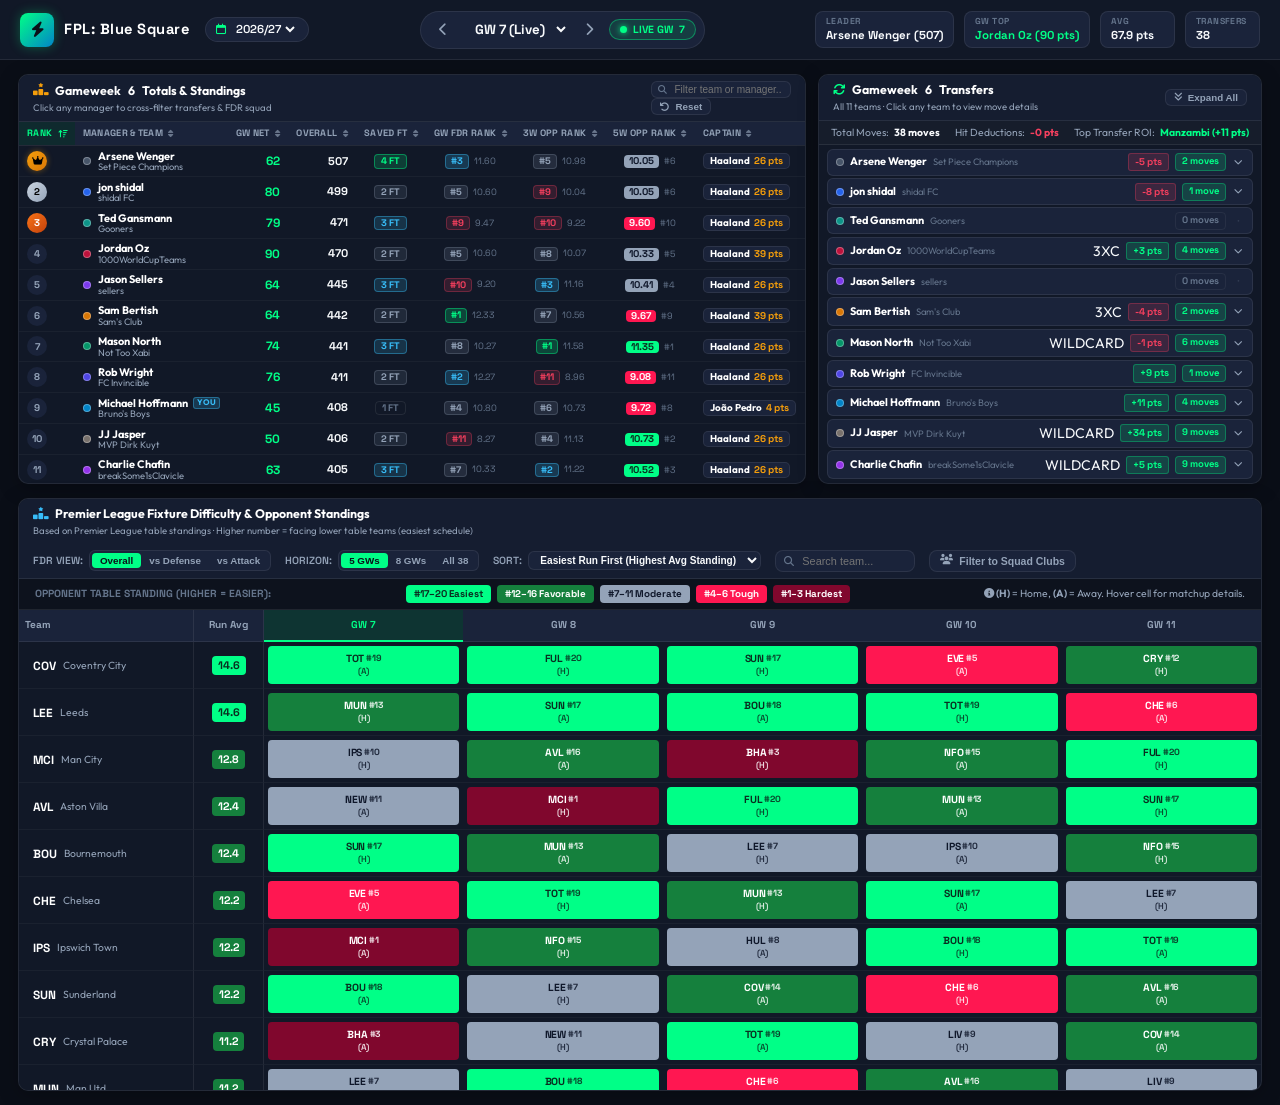
==== docs/index.html @ 88decefd "Add Opponent Defensive and Attacking FDR filtering to bottom schedule grid" ====
<!DOCTYPE html>
<html lang="en">
<head>
  <meta charset="UTF-8">
  <meta name="viewport" content="width=device-width, initial-scale=1.0">
  <title>FPL: Blue Square</title>
  
  <!-- Modern Google Fonts -->
  <link rel="preconnect" href="https://fonts.googleapis.com">
  <link rel="preconnect" href="https://fonts.gstatic.com" crossorigin>
  <link href="https://fonts.googleapis.com/css2?family=Outfit:wght@400;500;600;700;800&family=Space+Grotesk:wght@500;600;700&display=swap" rel="stylesheet">
  
  <!-- FontAwesome Icons -->
  <link rel="stylesheet" href="https://cdnjs.cloudflare.com/ajax/libs/font-awesome/6.4.0/css/all.min.css">
  
  <!-- Custom Modern Stylesheet -->
  <link rel="stylesheet" href="style.css?v=20261021_sort_headers">
</head>
<body>

  <!-- Top App Bar -->
  <header class="top-nav">
    <div class="nav-left">
      <div class="brand">
        <div class="brand-icon">
          <i class="fa-solid fa-bolt"></i>
        </div>
        <div class="brand-text">
          <span class="brand-title">FPL: Blue Square</span>
        </div>
      </div>
      
      <div class="season-pill-wrapper">
        <label for="select-season"><i class="fa-regular fa-calendar"></i></label>
        <select id="select-season" class="select-pill" title="Select Season">
          <option value="2026_27" selected>2026/27</option>
          <option value="2025_26">2025/26</option>
        </select>
      </div>
    </div>

    <!-- Center: Gameweek Stepper Controls -->
    <div class="nav-center">
      <div class="gw-stepper">
        <button id="btn-prev-gw" class="stepper-btn" title="Previous Gameweek">
          <i class="fa-solid fa-chevron-left"></i>
        </button>
        
        <div class="gw-select-box">
          <select id="select-gw" class="select-gw-main" title="Select Gameweek"></select>
        </div>

        <button id="btn-next-gw" class="stepper-btn" title="Next Gameweek">
          <i class="fa-solid fa-chevron-right"></i>
        </button>

        <button id="btn-current-gw" class="btn-live-gw" title="Jump to Current Gameweek">
          <span class="live-dot"></span> LIVE GW <span id="lbl-current-gw-num">6</span>
        </button>
      </div>
    </div>

    <!-- Right: League Quick Metrics -->
    <div class="nav-right">
      <div class="league-stats-ribbon">
        <div class="stat-chip" title="League Leader Overall">
          <span class="stat-chip-lbl">LEADER</span>
          <span class="stat-chip-val" id="stat-leader-val">—</span>
        </div>
        <div class="stat-chip" title="Highest GW Scorer">
          <span class="stat-chip-lbl">GW TOP</span>
          <span class="stat-chip-val highlight" id="stat-gw-top-val">—</span>
        </div>
        <div class="stat-chip" title="Gameweek League Average">
          <span class="stat-chip-lbl">AVG</span>
          <span class="stat-chip-val" id="stat-gw-avg-val">—</span>
        </div>
        <div class="stat-chip" title="Total League Transfers in Gameweek">
          <span class="stat-chip-lbl">TRANSFERS</span>
          <span class="stat-chip-val" id="stat-gw-transfers-val">—</span>
        </div>
      </div>
    </div>
  </header>

  <!-- Filter / Active Manager Status Bar (appears when a manager is selected) -->
  <div id="selection-bar" class="selection-bar hidden">
    <div class="selection-info">
      <i class="fa-solid fa-crosshairs"></i>
      <span>Filtering on: <strong id="selected-manager-name">—</strong> (<span id="selected-team-name">—</span>)</span>
    </div>
    <div class="selection-actions">
      <span class="selection-tip"><i class="fa-solid fa-info-circle"></i> Transfers & FDR grid are synced to this manager</span>
      <button id="btn-clear-selection" class="btn-clear-mgr">
        <i class="fa-solid fa-xmark"></i> Show All League
      </button>
    </div>
  </div>

  <!-- Main Unified 1-View Dashboard Layout -->
  <main class="dashboard-viewport">

    <!-- Top Row: Gameweek Totals (Left) & Gameweek Transfers (Right) -->
    <div class="dashboard-top-row">
      
      <!-- PANEL 1: GAMEWEEK TOTALS & LEADERBOARD -->
      <section class="card-panel panel-totals">
        <div class="panel-header">
          <div class="panel-title-group">
            <h2 class="panel-title">
              <i class="fa-solid fa-ranking-star icon-gold"></i>
              Gameweek <span class="active-gw-num">6</span> Totals & Standings
            </h2>
            <span class="panel-subtitle">Click any manager to cross-filter transfers & FDR squad</span>
          </div>

          <div class="panel-actions">
            <div class="totals-search-wrap">
              <i class="fa-solid fa-magnifying-glass search-icon-xs"></i>
              <input type="text" id="input-totals-search" class="search-input-xs" placeholder="Filter team or manager...">
            </div>
            <button id="btn-reset-totals-sort" class="btn-toggle-compact" title="Reset table to default league rank order">
              <i class="fa-solid fa-arrow-rotate-left"></i> Reset
            </button>
          </div>
        </div>

        <div class="table-container" id="totals-table-wrapper">
          <table class="data-table" id="totals-table">
            <thead>
              <tr id="totals-table-head-row">
                <th class="col-rank sortable-th active-sort" data-metric="rank" title="Sort by League Rank">
                  Rank <span class="sort-icon"><i class="fa-solid fa-arrow-down-1-9"></i></span>
                </th>
                <th class="col-manager sortable-th" data-metric="manager" title="Sort alphabetically by Manager Name">
                  Manager & Team <span class="sort-icon"><i class="fa-solid fa-sort"></i></span>
                </th>
                <th class="col-gw-pts text-right sortable-th" data-metric="gw_net" title="Sort by Gameweek Net Score">
                  GW Net <span class="sort-icon"><i class="fa-solid fa-sort"></i></span>
                </th>
                <th class="col-overall text-right sortable-th" data-metric="overall" title="Sort by Total Overall Points">
                  Overall <span class="sort-icon"><i class="fa-solid fa-sort"></i></span>
                </th>
                <th class="col-ft text-center sortable-th" data-metric="saved_ft" title="Sort by Banked Free Transfers (max 5)">
                  Saved FT <span class="sort-icon"><i class="fa-solid fa-sort"></i></span>
                </th>
                <th class="col-fdr-gw text-center sortable-th" data-metric="fdr_gw" title="Sort by Selected Gameweek Average Opponent Premier League Standing (Higher is easiest matchup)">
                  GW FDR Rank <span class="sort-icon"><i class="fa-solid fa-sort"></i></span>
                </th>
                <th class="col-fdr-3w text-center sortable-th" data-metric="fdr_3w" title="Sort by Upcoming 3-Week Average Opponent Premier League Standing (Higher is easier schedule)">
                  3W Opp Rank <span class="sort-icon"><i class="fa-solid fa-sort"></i></span>
                </th>
                <th class="col-fdr-5w text-center sortable-th" data-metric="fdr_5w" title="Sort by Upcoming 5-Week Average Opponent Premier League Standing (Higher is easier schedule)">
                  5W Opp Rank <span class="sort-icon"><i class="fa-solid fa-sort"></i></span>
                </th>
                <th class="col-captain sortable-th" data-metric="captain" title="Sort by Captain Points Scored">
                  Captain <span class="sort-icon"><i class="fa-solid fa-sort"></i></span>
                </th>
                <th class="col-chip text-center sortable-th" data-metric="chip" title="Sort by Active Chips">
                  Chip <span class="sort-icon"><i class="fa-solid fa-sort"></i></span>
                </th>
                <th class="col-value text-right sortable-th" data-metric="value" title="Sort by Total Squad Value">
                  Squad Value <span class="sort-icon"><i class="fa-solid fa-sort"></i></span>
                </th>
              </tr>
            </thead>
            <tbody id="totals-table-body">
              <!-- Dynamically populated rows -->
            </tbody>
          </table>
        </div>
      </section>

      <!-- PANEL 2: GAMEWEEK TRANSFERS -->
      <section class="card-panel panel-transfers">
        <div class="panel-header">
          <div class="panel-title-group">
            <h2 class="panel-title">
              <i class="fa-solid fa-arrows-rotate icon-mint"></i>
              Gameweek <span class="active-gw-num">6</span> Transfers
            </h2>
            <span class="panel-subtitle" id="transfers-subtitle">All 11 teams · Click any team to view move details</span>
          </div>

          <div class="panel-actions">
            <button id="btn-toggle-all-transfers" class="btn-toggle-compact" title="Expand or collapse all transfer details">
              <i class="fa-solid fa-angles-down" id="icon-toggle-all-tx"></i>
              <span id="lbl-toggle-all-tx">Expand All</span>
            </button>
          </div>
        </div>

        <div class="transfers-summary-bar">
          <div class="summary-stat">
            <span class="lbl">Total Moves:</span>
            <strong id="transfers-total-moves">0</strong>
          </div>
          <div class="summary-stat">
            <span class="lbl">Hit Deductions:</span>
            <strong class="text-danger" id="transfers-total-hits">0 pts</strong>
          </div>
          <div class="summary-stat">
            <span class="lbl">Top Transfer ROI:</span>
            <strong class="text-success" id="transfers-best-move">—</strong>
          </div>
        </div>

        <div class="transfers-scroll-container" id="transfers-cards-container">
          <!-- Dynamically populated manager transfer cards -->
        </div>
      </section>

    </div>

    <!-- Bottom Row: Fixture Difficulty Rating (FDR) Grid -->
    <div class="dashboard-bottom-row">
      <section class="card-panel panel-fdr">
        <div class="panel-header fdr-header">
          <div class="panel-title-group">
            <h2 class="panel-title">
              <i class="fa-solid fa-ranking-star icon-blue"></i>
              Premier League Fixture Difficulty & Opponent Standings
            </h2>
            <span class="panel-subtitle">Based on Premier League table standings · Higher number = facing lower table teams (easiest schedule)</span>
          </div>

          <div class="fdr-toolbar">
            <!-- Metric Focus Mode: Overall / Opponent Defense / Opponent Attack -->
            <div class="toolbar-item">
              <span class="toolbar-label">FDR View:</span>
              <div class="toggle-group" id="fdr-metric-group">
                <button class="toggle-btn active" data-mode="overall" title="Overall Premier League table standing">Overall</button>
                <button class="toggle-btn" data-mode="defense" title="Opponent Defense Rank (Targets weak defenses for attackers)">vs Defense</button>
                <button class="toggle-btn" data-mode="attack" title="Opponent Attack Rank (Targets weak attacks for clean sheets)">vs Attack</button>
              </div>
            </div>

            <!-- Horizon Picker -->
            <div class="toolbar-item">
              <span class="toolbar-label">Horizon:</span>
              <div class="toggle-group" id="fdr-horizon-group">
                <button class="toggle-btn active" data-horizon="5">5 GWs</button>
                <button class="toggle-btn" data-horizon="8">8 GWs</button>
                <button class="toggle-btn" data-horizon="38">All 38</button>
              </div>
            </div>

            <!-- Sort By -->
            <div class="toolbar-item">
              <span class="toolbar-label">Sort:</span>
              <select id="select-fdr-sort" class="select-pill-sm">
                <option value="easiest">Easiest Run First (Highest Avg Standing)</option>
                <option value="hardest">Hardest Run First (Lowest Avg Standing)</option>
                <option value="alpha">Alphabetical (A-Z)</option>
              </select>
            </div>

            <!-- Search Filter -->
            <div class="toolbar-item search-wrap">
              <i class="fa-solid fa-magnifying-glass search-icon"></i>
              <input type="text" id="input-fdr-search" class="search-input" placeholder="Search team...">
            </div>

            <!-- Squad Filter Button -->
            <div class="toolbar-item">
              <button id="btn-fdr-squad-only" class="btn-toggle-squad" title="Filter to Premier League teams in selected manager's squad">
                <i class="fa-solid fa-users"></i>
                <span id="lbl-fdr-squad-btn">Filter to Squad Clubs</span>
              </button>
            </div>
          </div>
        </div>

        <!-- Opponent Standing Legend Bar -->
        <div class="fdr-legend-bar" id="fdr-legend-bar">
          <div class="legend-scale-title" id="fdr-legend-title">Opponent Table Standing (Higher = Easier):</div>
          <div class="legend-scale-items" id="fdr-legend-items">
            <span class="legend-chip fdr-2">#17–20 Easiest</span>
            <span class="legend-chip fdr-1">#12–16 Favorable</span>
            <span class="legend-chip fdr-3">#7–11 Moderate</span>
            <span class="legend-chip fdr-4">#4–6 Tough</span>
            <span class="legend-chip fdr-5">#1–3 Hardest</span>
          </div>
          <div class="legend-tip">
            <span><i class="fa-solid fa-circle-info"></i> <strong>(H)</strong> = Home, <strong>(A)</strong> = Away. Hover cell for matchup details.</span>
          </div>
        </div>

        <!-- FDR Grid Table -->
        <div class="fdr-matrix-container" id="fdr-matrix-wrapper">
          <table class="fdr-table" id="fdr-matrix-table">
            <thead>
              <tr id="fdr-table-head-row">
                <th class="col-fdr-team sticky-col">Team</th>
                <th class="col-fdr-avg sticky-col-2" title="Average difficulty score over the selected horizon">Run Avg</th>
                <!-- Dynamically generated GW column headers -->
              </tr>
            </thead>
            <tbody id="fdr-matrix-body">
              <!-- Dynamically populated team fixture rows -->
            </tbody>
          </table>
        </div>
      </section>
    </div>

  </main>

  <!-- Interactive Tooltip Overlay -->
  <div id="fdr-tooltip" class="floating-tooltip hidden"></div>

  <!-- Core Visualizer Application Script -->
  <script src="app.js?v=20261021_def_att_fdr"></script>
</body>
</html>
---- docs/style.css ----
/* ==========================================================================
   FPL: BLUE SQUARE - UNIFIED 1-VIEW DASHBOARD STYLES
   ========================================================================== */

:root {
  --bg-body: #0a0e17;
  --bg-panel: #111827;
  --bg-panel-header: #151d30;
  --bg-surface: #1a233a;
  --bg-surface-hover: #222d4a;
  
  --border-subtle: rgba(255, 255, 255, 0.08);
  --border-active: #00ff87;
  --border-focus: #38bdf8;

  --accent-mint: #00ff87;
  --accent-purple: #8b5cf6;
  --accent-blue: #38bdf8;
  --accent-gold: #f59e0b;
  --accent-silver: #94a3b8;
  --accent-bronze: #d97706;
  --accent-red: #f43f5e;
  --accent-green: #10b981;

  --text-primary: #f8fafc;
  --text-secondary: #94a3b8;
  --text-muted: #64748b;

  --font-main: 'Outfit', -apple-system, BlinkMacSystemFont, 'Segoe UI', Roboto, sans-serif;
  --font-mono: 'Space Grotesk', -apple-system, monospace;

  /* Official FPL FDR Difficulty Colors */
  --fdr-1: #15803d;
  --fdr-1-text: #ffffff;
  --fdr-2: #00ff87;
  --fdr-2-text: #092e20;
  --fdr-3: #94a3b8;
  --fdr-3-text: #0f172a;
  --fdr-4: #ff1751;
  --fdr-4-text: #ffffff;
  --fdr-5: #80072d;
  --fdr-5-text: #ffffff;
}

/* Box Sizing & Reset */
*, *::before, *::after {
  box-sizing: border-box;
  margin: 0;
  padding: 0;
}

html, body {
  width: 100%;
  min-height: 100vh;
  background-color: var(--bg-body);
  color: var(--text-primary);
  font-family: var(--font-main);
  font-size: 14px;
  line-height: 1.45;
  -webkit-font-smoothing: antialiased;
  -moz-osx-font-smoothing: grayscale;
}

/* ==========================================================================
   TOP APP BAR / NAVIGATION
   ========================================================================== */

.top-nav {
  display: flex;
  align-items: center;
  justify-content: space-between;
  gap: 16px;
  height: 60px;
  padding: 0 20px;
  background: var(--bg-panel);
  border-bottom: 1px solid var(--border-subtle);
  position: sticky;
  top: 0;
  z-index: 100;
}

.nav-left {
  display: flex;
  align-items: center;
  gap: 16px;
}

.brand {
  display: flex;
  align-items: center;
  gap: 10px;
}

.brand-icon {
  width: 34px;
  height: 34px;
  border-radius: 8px;
  background: linear-gradient(135deg, var(--accent-mint) 0%, #0284c7 100%);
  display: flex;
  align-items: center;
  justify-content: center;
  color: #0b0f19;
  font-size: 1.1rem;
  box-shadow: 0 0 12px rgba(0, 255, 135, 0.3);
}

.brand-text {
  display: flex;
  flex-direction: column;
}

.brand-title {
  font-size: 1.05rem;
  font-weight: 800;
  letter-spacing: 0.5px;
  color: #ffffff;
  font-family: var(--font-mono);
}

.brand-subtitle {
  font-size: 0.72rem;
  color: var(--accent-mint);
  font-weight: 600;
  letter-spacing: 0.2px;
  text-transform: uppercase;
}

.season-pill-wrapper {
  display: flex;
  align-items: center;
  gap: 6px;
  background: var(--bg-surface);
  border: 1px solid var(--border-subtle);
  border-radius: 20px;
  padding: 3px 10px;
  color: var(--text-secondary);
}

.season-pill-wrapper label {
  font-size: 0.8rem;
  color: var(--accent-mint);
}

.select-pill {
  background: transparent;
  border: none;
  color: var(--text-primary);
  font-family: var(--font-mono);
  font-weight: 600;
  font-size: 0.82rem;
  cursor: pointer;
  outline: none;
}

.select-pill option {
  background: var(--bg-panel);
  color: var(--text-primary);
}

/* Center Gameweek Stepper */
.nav-center {
  display: flex;
  align-items: center;
  justify-content: center;
}

.gw-stepper {
  display: flex;
  align-items: center;
  gap: 6px;
  background: var(--bg-surface);
  border: 1px solid var(--border-subtle);
  border-radius: 24px;
  padding: 4px 8px;
}

.stepper-btn {
  background: transparent;
  border: none;
  width: 28px;
  height: 28px;
  border-radius: 50%;
  color: var(--text-secondary);
  display: flex;
  align-items: center;
  justify-content: center;
  cursor: pointer;
  transition: all 0.2s ease;
}

.stepper-btn:hover {
  background: rgba(255, 255, 255, 0.1);
  color: #ffffff;
}

.gw-select-box {
  position: relative;
}

.select-gw-main {
  background: transparent;
  border: none;
  color: var(--text-primary);
  font-family: var(--font-mono);
  font-weight: 700;
  font-size: 0.95rem;
  padding: 4px 8px;
  cursor: pointer;
  outline: none;
}

.select-gw-main option {
  background: var(--bg-panel);
  color: var(--text-primary);
}

.btn-live-gw {
  display: flex;
  align-items: center;
  gap: 6px;
  background: rgba(0, 255, 135, 0.12);
  border: 1px solid rgba(0, 255, 135, 0.4);
  color: var(--accent-mint);
  border-radius: 14px;
  padding: 3px 10px;
  font-family: var(--font-mono);
  font-size: 0.75rem;
  font-weight: 700;
  cursor: pointer;
  transition: all 0.2s ease;
}

.btn-live-gw:hover {
  background: rgba(0, 255, 135, 0.22);
}

.live-dot {
  width: 7px;
  height: 7px;
  border-radius: 50%;
  background: var(--accent-mint);
  box-shadow: 0 0 6px var(--accent-mint);
  animation: pulse-dot 2s infinite ease-in-out;
}

@keyframes pulse-dot {
  0%, 100% { opacity: 1; transform: scale(1); }
  50% { opacity: 0.4; transform: scale(0.85); }
}

/* Right Nav: Quick Stats Ribbon */
.nav-right {
  display: flex;
  align-items: center;
  gap: 12px;
}

.league-stats-ribbon {
  display: flex;
  align-items: center;
  gap: 10px;
}

.stat-chip {
  display: flex;
  flex-direction: column;
  background: var(--bg-surface);
  border: 1px solid var(--border-subtle);
  border-radius: 8px;
  padding: 3px 10px;
  min-width: 75px;
}

.stat-chip-lbl {
  font-size: 0.62rem;
  font-weight: 700;
  color: var(--text-muted);
  letter-spacing: 0.4px;
  font-family: var(--font-mono);
}

.stat-chip-val {
  font-size: 0.82rem;
  font-weight: 700;
  color: var(--text-primary);
  font-family: var(--font-mono);
  white-space: nowrap;
  overflow: hidden;
  text-overflow: ellipsis;
  max-width: 140px;
}

.stat-chip-val.highlight {
  color: var(--accent-mint);
}

/* ==========================================================================
   SELECTION BAR (CROSS-FILTER NOTIFICATION)
   ========================================================================== */

.selection-bar {
  display: flex;
  align-items: center;
  justify-content: space-between;
  padding: 8px 24px;
  background: linear-gradient(90deg, rgba(0, 255, 135, 0.15) 0%, rgba(56, 189, 248, 0.15) 100%);
  border-bottom: 1px solid rgba(0, 255, 135, 0.35);
  font-size: 0.85rem;
}

.selection-bar.hidden {
  display: none;
}

.selection-info {
  display: flex;
  align-items: center;
  gap: 8px;
  color: #ffffff;
}

.selection-info i {
  color: var(--accent-mint);
}

.selection-actions {
  display: flex;
  align-items: center;
  gap: 16px;
}

.selection-tip {
  font-size: 0.76rem;
  color: var(--text-secondary);
}

.btn-clear-mgr {
  background: rgba(255, 255, 255, 0.1);
  border: 1px solid rgba(255, 255, 255, 0.2);
  color: #ffffff;
  border-radius: 14px;
  padding: 3px 10px;
  font-size: 0.75rem;
  font-weight: 600;
  cursor: pointer;
  transition: all 0.2s ease;
}

.btn-clear-mgr:hover {
  background: rgba(255, 255, 255, 0.2);
  color: var(--accent-mint);
}

/* ==========================================================================
   MAIN DASHBOARD VIEWPORT (1-VIEW FIT)
   ========================================================================== */

.dashboard-viewport {
  padding: 14px 18px;
  display: flex;
  flex-direction: column;
  gap: 14px;
  max-width: 1750px;
  margin: 0 auto;
}

/* Top Row: Totals (Left) & Transfers (Right) */
.dashboard-top-row {
  display: grid;
  grid-template-columns: 1.28fr 0.72fr;
  gap: 12px;
  height: 410px;
}

/* Bottom Row: FDR Grid */
.dashboard-bottom-row {
  width: 100%;
}

/* Card Panel Base */
.card-panel {
  background: var(--bg-panel);
  border: 1px solid var(--border-subtle);
  border-radius: 10px;
  box-shadow: 0 4px 20px rgba(0, 0, 0, 0.25);
  display: flex;
  flex-direction: column;
  overflow: hidden;
}

.panel-header {
  display: flex;
  align-items: center;
  justify-content: space-between;
  padding: 6px 14px;
  background: var(--bg-panel-header);
  border-bottom: 1px solid var(--border-subtle);
  flex-shrink: 0;
}

.panel-title-group {
  display: flex;
  flex-direction: column;
}

.panel-title {
  font-size: 0.88rem;
  font-weight: 700;
  color: #ffffff;
  display: flex;
  align-items: center;
  gap: 7px;
}

.panel-subtitle {
  font-size: 0.68rem;
  color: var(--text-secondary);
  margin-top: 1px;
}

.icon-gold { color: var(--accent-gold); }
.icon-mint { color: var(--accent-mint); }
.icon-blue { color: var(--accent-blue); }

.toggle-group {
  display: flex;
  background: var(--bg-surface);
  border: 1px solid var(--border-subtle);
  border-radius: 6px;
  padding: 2px;
}

.toggle-btn {
  background: transparent;
  border: none;
  color: var(--text-secondary);
  font-size: 0.70rem;
  font-weight: 600;
  padding: 2px 8px;
  border-radius: 4px;
  cursor: pointer;
  transition: all 0.2s ease;
}

.toggle-btn.active {
  background: var(--accent-mint);
  color: #0b0f19;
  font-weight: 700;
}

.select-pill-sm {
  background: var(--bg-surface);
  border: 1px solid var(--border-subtle);
  border-radius: 6px;
  color: var(--text-primary);
  font-size: 0.72rem;
  font-weight: 600;
  padding: 2px 7px;
  outline: none;
  cursor: pointer;
}

.select-pill-sm option {
  background: var(--bg-panel);
  color: var(--text-primary);
}

/* ==========================================================================
   PANEL 1: GAMEWEEK TOTALS & STANDINGS TABLE (CONDENSED)
   ========================================================================== */

.panel-totals {
  height: 100%;
}

.table-container {
  flex: 1;
  overflow-y: auto;
  overflow-x: auto;
}

.data-table {
  width: 100%;
  border-collapse: collapse;
  font-size: 0.78rem;
  text-align: left;
}

.data-table thead th {
  background: var(--bg-surface);
  color: var(--text-secondary);
  font-family: var(--font-mono);
  font-size: 0.66rem;
  font-weight: 700;
  letter-spacing: 0.3px;
  text-transform: uppercase;
  padding: 5px 8px;
  border-bottom: 1px solid var(--border-subtle);
  position: sticky;
  top: 0;
  z-index: 10;
  white-space: nowrap;
}

/* Sortable Table Headers */
.data-table thead th.sortable-th {
  cursor: pointer;
  user-select: none;
  transition: all 0.15s ease;
}

.data-table thead th.sortable-th:hover {
  background-color: var(--bg-surface-hover);
  color: #ffffff;
}

.data-table thead th.sortable-th.active-sort {
  color: var(--accent-mint) !important;
  background-color: rgba(0, 255, 135, 0.08);
}

.sort-icon {
  margin-left: 3px;
  font-size: 0.60rem;
  opacity: 0.65;
  display: inline-block;
  vertical-align: middle;
}

.active-sort .sort-icon {
  opacity: 1;
  color: var(--accent-mint);
}

/* Totals Header Search Input */
.totals-search-wrap {
  position: relative;
  display: flex;
  align-items: center;
}

.search-icon-xs {
  position: absolute;
  left: 7px;
  font-size: 0.65rem;
  color: var(--text-muted);
  pointer-events: none;
}

.search-input-xs {
  background: var(--bg-surface);
  border: 1px solid var(--border-subtle);
  border-radius: 6px;
  color: var(--text-primary);
  font-size: 0.72rem;
  padding: 2px 8px 2px 22px;
  width: 140px;
  outline: none;
  transition: all 0.2s ease;
}

.search-input-xs:focus {
  border-color: var(--accent-mint);
  width: 170px;
}

.data-table tbody tr {
  border-bottom: 1px solid rgba(255, 255, 255, 0.04);
  cursor: pointer;
  transition: background-color 0.15s ease;
}

.data-table tbody tr:hover {
  background-color: var(--bg-surface-hover);
}

.data-table tbody tr.selected-row {
  background-color: rgba(0, 255, 135, 0.12) !important;
  border-left: 3px solid var(--accent-mint);
}

.data-table tbody td {
  padding: 3.5px 8px;
  white-space: nowrap;
  vertical-align: middle;
  line-height: 1.2;
}

.text-right { text-align: right; }
.text-center { text-align: center; }

/* Rank Badges */
.rank-badge {
  display: inline-flex;
  align-items: center;
  justify-content: center;
  width: 20px;
  height: 20px;
  border-radius: 50%;
  font-family: var(--font-mono);
  font-size: 0.70rem;
  font-weight: 800;
  background: var(--bg-surface);
  color: var(--text-secondary);
}

.rank-badge.rank-1 {
  background: linear-gradient(135deg, #f59e0b 0%, #d97706 100%);
  color: #000000;
  box-shadow: 0 0 6px rgba(245, 158, 11, 0.4);
}

.rank-badge.rank-2 {
  background: linear-gradient(135deg, #cbd5e1 0%, #94a3b8 100%);
  color: #000000;
}

.rank-badge.rank-3 {
  background: linear-gradient(135deg, #f97316 0%, #c2410c 100%);
  color: #ffffff;
}

/* Manager Cell */
.mgr-cell {
  display: flex;
  align-items: center;
  gap: 7px;
}

.mgr-color-dot {
  width: 8px;
  height: 8px;
  border-radius: 50%;
  flex-shrink: 0;
  border: 1px solid rgba(255, 255, 255, 0.3);
}

.mgr-details {
  display: flex;
  flex-direction: column;
}

.mgr-name {
  font-weight: 700;
  color: #ffffff;
  display: flex;
  align-items: center;
  gap: 5px;
  font-size: 0.78rem;
  line-height: 1.15;
}

.mgr-team {
  font-size: 0.67rem;
  color: var(--text-secondary);
  line-height: 1.1;
}

.badge-you {
  font-size: 0.58rem;
  font-weight: 700;
  background: rgba(56, 189, 248, 0.2);
  color: var(--accent-blue);
  border: 1px solid rgba(56, 189, 248, 0.4);
  border-radius: 3px;
  padding: 0 3px;
}

/* Score numbers */
.num-bold {
  font-family: var(--font-mono);
  font-weight: 700;
  font-size: 0.80rem;
}

.num-highlight {
  color: var(--accent-mint);
  font-size: 0.86rem;
}

.num-muted {
  color: var(--text-muted);
}

.hit-badge {
  display: inline-block;
  padding: 0 4px;
  border-radius: 3px;
  font-family: var(--font-mono);
  font-size: 0.68rem;
  font-weight: 700;
  background: rgba(244, 63, 94, 0.15);
  color: var(--accent-red);
  border: 1px solid rgba(244, 63, 94, 0.3);
}

.hit-badge.hit-none {
  background: transparent;
  border: none;
  color: var(--text-muted);
}

/* Captain cell */
.captain-tag {
  display: inline-flex;
  align-items: center;
  gap: 4px;
  background: var(--bg-surface);
  border: 1px solid var(--border-subtle);
  border-radius: 5px;
  padding: 1px 6px;
  font-size: 0.70rem;
}

.captain-tag strong {
  color: #ffffff;
}

.captain-tag .c-pts {
  color: var(--accent-gold);
  font-family: var(--font-mono);
  font-weight: 700;
}

/* FDR Manager Metrics in Totals Table */
.col-fdr-gw, .col-fdr-3w, .col-fdr-5w {
  white-space: nowrap;
}

.fdr-mgr-cell {
  display: inline-flex;
  align-items: center;
  justify-content: center;
  gap: 5px;
  font-family: var(--font-mono);
}

.fdr-rank-badge {
  font-size: 0.68rem;
  font-weight: 800;
  padding: 1px 5px;
  border-radius: 4px;
  display: inline-block;
  line-height: 1.1;
}

.fdr-rank-badge.rank-top {
  background: rgba(0, 255, 135, 0.2);
  color: var(--accent-mint);
  border: 1px solid rgba(0, 255, 135, 0.4);
}

.fdr-rank-badge.rank-good {
  background: rgba(56, 189, 248, 0.2);
  color: var(--accent-blue);
  border: 1px solid rgba(56, 189, 248, 0.4);
}

.fdr-rank-badge.rank-mid {
  background: rgba(148, 163, 184, 0.15);
  color: var(--text-secondary);
  border: 1px solid rgba(148, 163, 184, 0.25);
}

.fdr-rank-badge.rank-tough {
  background: rgba(244, 63, 94, 0.15);
  color: var(--accent-red);
  border: 1px solid rgba(244, 63, 94, 0.3);
}

.fdr-score-pill {
  font-size: 0.70rem;
  font-weight: 700;
  padding: 1px 5px;
  border-radius: 4px;
  line-height: 1.1;
}

.fdr-score-pill.fdr-easy {
  background: var(--fdr-2);
  color: var(--fdr-2-text);
}

.fdr-score-pill.fdr-med {
  background: var(--fdr-3);
  color: var(--fdr-3-text);
}

.fdr-score-pill.fdr-hard {
  background: var(--fdr-4);
  color: var(--fdr-4-text);
}

.fdr-sub-num {
  font-size: 0.65rem;
  color: var(--text-muted);
}

/* Stacked Free Transfers Badges */
.col-ft {
  white-space: nowrap;
}

.ft-stacked-badge {
  display: inline-flex;
  align-items: center;
  justify-content: center;
  font-family: var(--font-mono);
  font-size: 0.68rem;
  font-weight: 800;
  padding: 1px 6px;
  border-radius: 4px;
  line-height: 1.1;
}

.ft-stacked-badge.ft-max {
  background: linear-gradient(135deg, rgba(0, 255, 135, 0.25) 0%, rgba(56, 189, 248, 0.25) 100%);
  color: var(--accent-mint);
  border: 1px solid var(--accent-mint);
  box-shadow: 0 0 6px rgba(0, 255, 135, 0.3);
}

.ft-stacked-badge.ft-high {
  background: rgba(0, 255, 135, 0.16);
  color: var(--accent-mint);
  border: 1px solid rgba(0, 255, 135, 0.4);
}

.ft-stacked-badge.ft-med {
  background: rgba(56, 189, 248, 0.16);
  color: var(--accent-blue);
  border: 1px solid rgba(56, 189, 248, 0.4);
}

.ft-stacked-badge.ft-low {
  background: rgba(148, 163, 184, 0.12);
  color: var(--text-secondary);
  border: 1px solid rgba(148, 163, 184, 0.25);
}

.ft-stacked-badge.ft-min {
  background: transparent;
  color: var(--text-muted);
  border: 1px solid rgba(255, 255, 255, 0.08);
}

/* Chip Badges */
.chip-pill {
  display: inline-block;
  padding: 1px 5px;
  border-radius: 3px;
  font-size: 0.66rem;
  font-family: var(--font-mono);
  font-weight: 800;
  text-transform: uppercase;
}

.chip-wildcard {
  background: rgba(139, 92, 246, 0.2);
  color: #c084fc;
  border: 1px solid rgba(139, 92, 246, 0.4);
}

.chip-freehit {
  background: rgba(245, 158, 11, 0.2);
  color: #fbbf24;
  border: 1px solid rgba(245, 158, 11, 0.4);
}

.chip-bboost {
  background: rgba(56, 189, 248, 0.2);
  color: #38bdf8;
  border: 1px solid rgba(56, 189, 248, 0.4);
}

.chip-3xc {
  background: rgba(244, 63, 94, 0.2);
  color: #fb7185;
  border: 1px solid rgba(244, 63, 94, 0.4);
}

.chip-none {
  color: var(--text-muted);
}

/* ==========================================================================
   PANEL 2: GAMEWEEK TRANSFERS (COMPACT ACCORDION FOR ALL 11 TEAMS)
   ========================================================================== */

.panel-transfers {
  height: 100%;
}

.btn-toggle-compact {
  background: var(--bg-surface);
  border: 1px solid var(--border-subtle);
  border-radius: 6px;
  color: var(--text-secondary);
  font-size: 0.70rem;
  font-weight: 600;
  padding: 2px 8px;
  cursor: pointer;
  display: flex;
  align-items: center;
  gap: 5px;
  transition: all 0.2s ease;
}

.btn-toggle-compact:hover {
  background: var(--bg-surface-hover);
  color: #ffffff;
}

.transfers-summary-bar {
  display: flex;
  align-items: center;
  justify-content: space-between;
  padding: 4px 12px;
  background: rgba(255, 255, 255, 0.02);
  border-bottom: 1px solid var(--border-subtle);
  font-size: 0.74rem;
  flex-shrink: 0;
}

.summary-stat {
  display: flex;
  align-items: center;
  gap: 5px;
}

.summary-stat .lbl {
  color: var(--text-secondary);
}

.text-danger { color: var(--accent-red); }
.text-success { color: var(--accent-mint); }

.transfers-scroll-container {
  flex: 1;
  overflow-y: auto;
  padding: 4px 8px;
  display: flex;
  flex-direction: column;
  gap: 2.5px;
}

/* Manager Transfer Accordion Item */
.tx-team-accordion {
  background: var(--bg-surface);
  border: 1px solid var(--border-subtle);
  border-radius: 6px;
  overflow: hidden;
  transition: background-color 0.15s ease, border-color 0.15s ease;
}

.tx-team-accordion:hover {
  background: var(--bg-surface-hover);
}

.tx-team-accordion.selected-tx-team {
  border-color: var(--accent-mint);
  background: rgba(0, 255, 135, 0.08);
}

.tx-team-header {
  display: flex;
  align-items: center;
  justify-content: space-between;
  padding: 3.5px 8px;
  cursor: pointer;
  user-select: none;
  min-height: 25px;
}

.tx-team-title {
  display: flex;
  align-items: center;
  gap: 6px;
  min-width: 0;
}

.tx-team-name {
  font-weight: 700;
  color: #ffffff;
  font-size: 0.78rem;
  white-space: nowrap;
}

.tx-team-sub {
  font-size: 0.67rem;
  color: var(--text-muted);
  white-space: nowrap;
  overflow: hidden;
  text-overflow: ellipsis;
  max-width: 120px;
}

.tx-team-right {
  display: flex;
  align-items: center;
  gap: 6px;
  flex-shrink: 0;
}

.tx-count-pill {
  font-family: var(--font-mono);
  font-size: 0.68rem;
  font-weight: 700;
  padding: 1px 6px;
  border-radius: 4px;
}

.tx-count-pill.zero-moves {
  background: transparent;
  color: var(--text-muted);
  border: 1px solid rgba(255, 255, 255, 0.06);
}

.tx-count-pill.active-moves {
  background: rgba(0, 255, 135, 0.15);
  color: var(--accent-mint);
  border: 1px solid rgba(0, 255, 135, 0.3);
}

.tx-chevron {
  font-size: 0.62rem;
  color: var(--text-secondary);
  transition: transform 0.2s ease;
  width: 12px;
  text-align: center;
}

.tx-chevron.chevron-disabled {
  opacity: 0.2;
}

.tx-team-accordion.expanded .tx-chevron {
  transform: rotate(180deg);
  color: var(--accent-mint);
}

.tx-team-details {
  display: none;
  padding: 5px 8px 6px 8px;
  background: rgba(0, 0, 0, 0.25);
  border-top: 1px solid rgba(255, 255, 255, 0.04);
  flex-direction: column;
  gap: 4px;
}

.tx-team-accordion.expanded .tx-team-details {
  display: flex;
}

/* Transfer Pair Row */
.tx-pair-row {
  display: flex;
  align-items: center;
  justify-content: space-between;
  background: rgba(0, 0, 0, 0.2);
  border: 1px solid rgba(255, 255, 255, 0.04);
  border-radius: 5px;
  padding: 3.5px 7px;
  font-size: 0.74rem;
  gap: 6px;
}

.tx-player-box {
  display: flex;
  align-items: center;
  gap: 6px;
  flex: 1;
  min-width: 0;
}

.tx-dir-badge {
  font-size: 0.60rem;
  font-weight: 800;
  font-family: var(--font-mono);
  padding: 1px 4px;
  border-radius: 3px;
  letter-spacing: 0.3px;
}

.tx-out .tx-dir-badge {
  background: rgba(244, 63, 94, 0.2);
  color: var(--accent-red);
  border: 1px solid rgba(244, 63, 94, 0.4);
}

.tx-in .tx-dir-badge {
  background: rgba(0, 255, 135, 0.2);
  color: var(--accent-mint);
  border: 1px solid rgba(0, 255, 135, 0.4);
}

.tx-player-info {
  display: flex;
  flex-direction: column;
  min-width: 0;
}

.tx-pname {
  font-weight: 700;
  color: #ffffff;
  white-space: nowrap;
  overflow: hidden;
  text-overflow: ellipsis;
  font-size: 0.75rem;
}

.tx-pmeta {
  font-size: 0.65rem;
  color: var(--text-secondary);
  font-family: var(--font-mono);
}

.tx-pts-tag {
  margin-left: auto;
  font-family: var(--font-mono);
  font-size: 0.68rem;
  font-weight: 700;
  padding: 1px 4px;
  border-radius: 3px;
  background: var(--bg-surface);
  color: var(--text-primary);
  flex-shrink: 0;
}

.tx-arrow-icon {
  color: var(--text-muted);
  font-size: 0.70rem;
  flex-shrink: 0;
}

.tx-delta-badge {
  padding: 1px 6px;
  border-radius: 3px;
  font-family: var(--font-mono);
  font-weight: 800;
  font-size: 0.70rem;
  flex-shrink: 0;
}

.tx-delta-positive {
  background: rgba(0, 255, 135, 0.15);
  color: var(--accent-mint);
  border: 1px solid rgba(0, 255, 135, 0.3);
}

.tx-delta-negative {
  background: rgba(244, 63, 94, 0.15);
  color: var(--accent-red);
  border: 1px solid rgba(244, 63, 94, 0.3);
}

.tx-delta-neutral {
  background: rgba(255, 255, 255, 0.05);
  color: var(--text-secondary);
}

/* Empty Transfers */
.empty-transfers-state {
  display: flex;
  flex-direction: column;
  align-items: center;
  justify-content: center;
  padding: 30px 10px;
  color: var(--text-secondary);
  text-align: center;
  gap: 8px;
}

.empty-transfers-state i {
  font-size: 2rem;
  color: var(--text-muted);
}

/* ==========================================================================
   PANEL 3: FIXTURE DIFFICULTY RATING (FDR) GRID
   ========================================================================== */

.panel-fdr {
  min-height: 380px;
}

.fdr-header {
  flex-wrap: wrap;
  gap: 12px;
}

.fdr-toolbar {
  display: flex;
  align-items: center;
  flex-wrap: wrap;
  gap: 14px;
}

.toolbar-item {
  display: flex;
  align-items: center;
  gap: 6px;
}

.toolbar-label {
  font-size: 0.74rem;
  font-weight: 600;
  color: var(--text-secondary);
  text-transform: uppercase;
  font-family: var(--font-mono);
}

.search-wrap {
  position: relative;
}

.search-icon {
  position: absolute;
  left: 9px;
  top: 50%;
  transform: translateY(-50%);
  color: var(--text-muted);
  font-size: 0.72rem;
  pointer-events: none;
}

.search-input {
  background: var(--bg-surface);
  border: 1px solid var(--border-subtle);
  border-radius: 8px;
  color: #ffffff;
  padding: 4px 10px 4px 26px;
  font-size: 0.78rem;
  width: 140px;
  outline: none;
  transition: all 0.2s ease;
}

.search-input:focus {
  border-color: var(--accent-mint);
  width: 170px;
}

.btn-toggle-squad {
  display: flex;
  align-items: center;
  gap: 6px;
  background: var(--bg-surface);
  border: 1px solid var(--border-subtle);
  border-radius: 8px;
  color: var(--text-secondary);
  padding: 4px 10px;
  font-size: 0.75rem;
  font-weight: 600;
  cursor: pointer;
  transition: all 0.2s ease;
}

.btn-toggle-squad:hover {
  background: var(--bg-surface-hover);
  color: #ffffff;
}

.btn-toggle-squad.active {
  background: rgba(56, 189, 248, 0.2);
  color: var(--accent-blue);
  border-color: rgba(56, 189, 248, 0.5);
}

/* FDR Legend Bar */
.fdr-legend-bar {
  display: flex;
  align-items: center;
  justify-content: space-between;
  flex-wrap: wrap;
  gap: 10px;
  padding: 6px 16px;
  background: rgba(0, 0, 0, 0.25);
  border-bottom: 1px solid var(--border-subtle);
  font-size: 0.74rem;
}

.legend-scale-title {
  color: var(--text-muted);
  font-weight: 700;
  font-family: var(--font-mono);
  text-transform: uppercase;
}

.legend-scale-items {
  display: flex;
  align-items: center;
  gap: 6px;
}

.legend-chip {
  padding: 2px 8px;
  border-radius: 4px;
  font-family: var(--font-mono);
  font-weight: 800;
  font-size: 0.7rem;
}

.legend-tip {
  color: var(--text-secondary);
}

/* FDR Grid Table */
.fdr-matrix-container {
  overflow-x: auto;
  overflow-y: auto;
  max-height: 480px;
}

.fdr-table {
  width: 100%;
  border-collapse: separate;
  border-spacing: 0;
  font-size: 0.8rem;
  text-align: center;
}

.fdr-table thead th {
  background: var(--bg-surface);
  color: var(--text-secondary);
  font-family: var(--font-mono);
  font-size: 0.72rem;
  font-weight: 700;
  padding: 8px 6px;
  border-bottom: 1px solid var(--border-subtle);
  position: sticky;
  top: 0;
  z-index: 20;
  white-space: nowrap;
}

.fdr-table thead th.gw-current-header {
  color: var(--accent-mint);
  background: rgba(0, 255, 135, 0.12);
  border-bottom: 2px solid var(--accent-mint);
}

.fdr-table tbody td {
  padding: 4px;
  border-bottom: 1px solid rgba(255, 255, 255, 0.04);
  vertical-align: middle;
}

/* Sticky Team Column */
.sticky-col {
  position: sticky;
  left: 0;
  background: var(--bg-panel);
  z-index: 15;
  text-align: left;
  border-right: 1px solid var(--border-subtle);
  width: 175px;
  min-width: 175px;
}

.sticky-col-2 {
  position: sticky;
  left: 175px;
  background: var(--bg-panel);
  z-index: 15;
  border-right: 1px solid var(--border-subtle);
  width: 70px;
  min-width: 70px;
}

.fdr-table thead th.sticky-col,
.fdr-table thead th.sticky-col-2 {
  z-index: 30;
  background: var(--bg-surface);
}

.fdr-team-cell {
  display: flex;
  align-items: center;
  justify-content: space-between;
  padding: 4px 10px;
  gap: 8px;
}

.fdr-team-title {
  display: flex;
  align-items: center;
  gap: 7px;
}

.fdr-team-code {
  font-weight: 800;
  font-family: var(--font-mono);
  color: #ffffff;
  font-size: 0.85rem;
}

.fdr-team-fullname {
  font-size: 0.74rem;
  color: var(--text-secondary);
}

.squad-count-badge {
  font-size: 0.65rem;
  font-weight: 800;
  font-family: var(--font-mono);
  background: rgba(56, 189, 248, 0.2);
  color: var(--accent-blue);
  border: 1px solid rgba(56, 189, 248, 0.4);
  border-radius: 10px;
  padding: 1px 6px;
  display: inline-flex;
  align-items: center;
  gap: 3px;
}

/* FDR Avg Column */
.fdr-avg-pill {
  font-family: var(--font-mono);
  font-size: 0.78rem;
  font-weight: 700;
  padding: 2px 6px;
  border-radius: 4px;
  display: inline-block;
}

/* Matchup Cell Styles & FPL Colors */
.fdr-cell {
  min-width: 72px;
  height: 38px;
  border-radius: 4px;
  display: flex;
  flex-direction: column;
  align-items: center;
  justify-content: center;
  font-family: var(--font-mono);
  font-size: 0.74rem;
  font-weight: 800;
  cursor: pointer;
  transition: transform 0.12s ease, filter 0.12s ease;
  user-select: none;
}

.fdr-cell:hover {
  transform: scale(1.05);
  filter: brightness(1.15);
  box-shadow: 0 2px 8px rgba(0, 0, 0, 0.4);
}

.fdr-cell .opp-text {
  letter-spacing: -0.2px;
  line-height: 1.1;
  display: inline-flex;
  align-items: center;
  gap: 2px;
}

.fdr-cell .opp-standing-num {
  font-size: 0.64rem;
  font-weight: 700;
  opacity: 0.88;
}

.fdr-cell .venue-tag {
  font-size: 0.62rem;
  font-weight: 600;
  opacity: 0.85;
}

/* Official FPL Class Maps */
.fdr-1 { background-color: var(--fdr-1) !important; color: var(--fdr-1-text) !important; }
.fdr-2 { background-color: var(--fdr-2) !important; color: var(--fdr-2-text) !important; }
.fdr-3 { background-color: var(--fdr-3) !important; color: var(--fdr-3-text) !important; }
.fdr-4 { background-color: var(--fdr-4) !important; color: var(--fdr-4-text) !important; }
.fdr-5 { background-color: var(--fdr-5) !important; color: var(--fdr-5-text) !important; }

/* Highlight row if manager owns players from this club */
.squad-owned-row {
  background-color: rgba(56, 189, 248, 0.05);
}

.squad-owned-row .sticky-col {
  border-left: 3px solid var(--accent-blue);
}

/* ==========================================================================
   TOOLTIPS
   ========================================================================== */

.floating-tooltip {
  position: fixed;
  z-index: 1000;
  background: #1e293b;
  color: #ffffff;
  border: 1px solid var(--border-subtle);
  border-radius: 6px;
  padding: 6px 12px;
  font-size: 0.78rem;
  box-shadow: 0 6px 20px rgba(0, 0, 0, 0.5);
  pointer-events: none;
  white-space: nowrap;
}

.floating-tooltip.hidden {
  display: none;
}

/* ==========================================================================
   RESPONSIVE LAYOUT FOR SMALLER SCREENS
   ========================================================================== */

@media (max-width: 1200px) {
  .dashboard-top-row {
    grid-template-columns: 1fr;
    height: auto;
  }

  .panel-totals, .panel-transfers {
    height: 400px;
  }
}

@media (max-width: 768px) {
  .top-nav {
    flex-direction: column;
    height: auto;
    padding: 10px 14px;
    gap: 10px;
  }

  .nav-left, .nav-center, .nav-right {
    width: 100%;
    justify-content: space-between;
  }

  .league-stats-ribbon {
    width: 100%;
    overflow-x: auto;
    padding-bottom: 4px;
  }

  .dashboard-viewport {
    padding: 10px;
  }

  .sticky-col {
    width: 120px;
    min-width: 120px;
  }
  
  .sticky-col-2 {
    left: 120px;
  }
}

/* ==========================================================================
   CUSTOM SCROLLBARS
   ========================================================================== */

::-webkit-scrollbar {
  width: 6px;
  height: 6px;
}

::-webkit-scrollbar-track {
  background: rgba(0, 0, 0, 0.15);
}

::-webkit-scrollbar-thumb {
  background: rgba(255, 255, 255, 0.15);
  border-radius: 4px;
}

::-webkit-scrollbar-thumb:hover {
  background: rgba(255, 255, 255, 0.3);
}
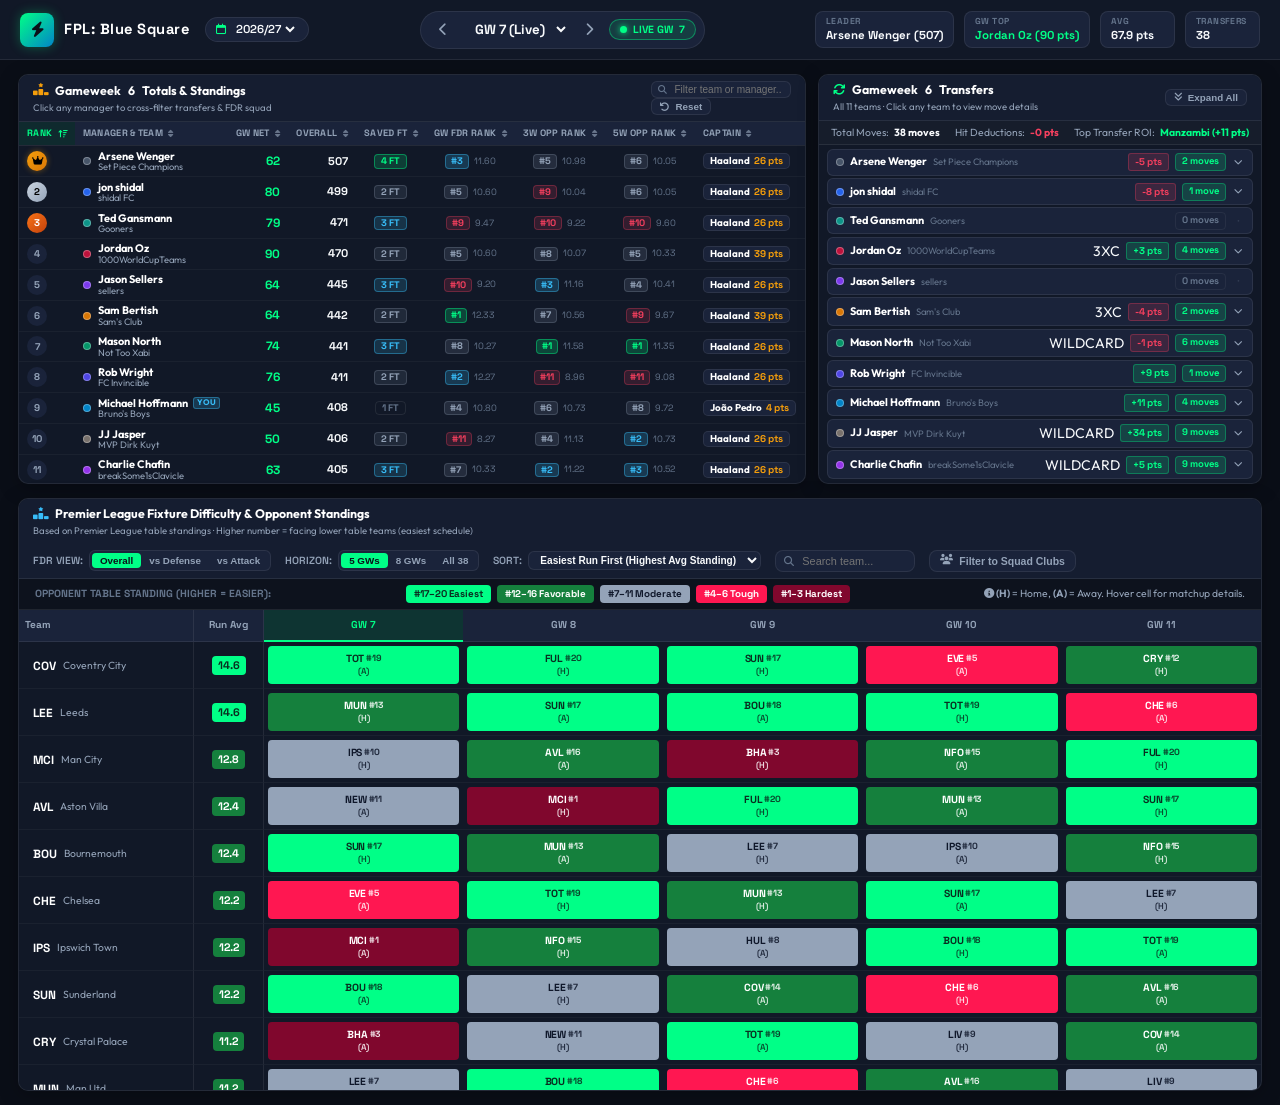
==== commit c6f371ae: "Standardize 5GW Opp Rank format to #N badge followed by stat" ====
--- a/docs/index.html
+++ b/docs/index.html
@@ -310,6 +310,6 @@
   <div id="fdr-tooltip" class="floating-tooltip hidden"></div>
 
   <!-- Core Visualizer Application Script -->
-  <script src="app.js?v=20261021_def_att_fdr"></script>
+  <script src="app.js?v=20261021_5w_rank_format"></script>
 </body>
 </html>
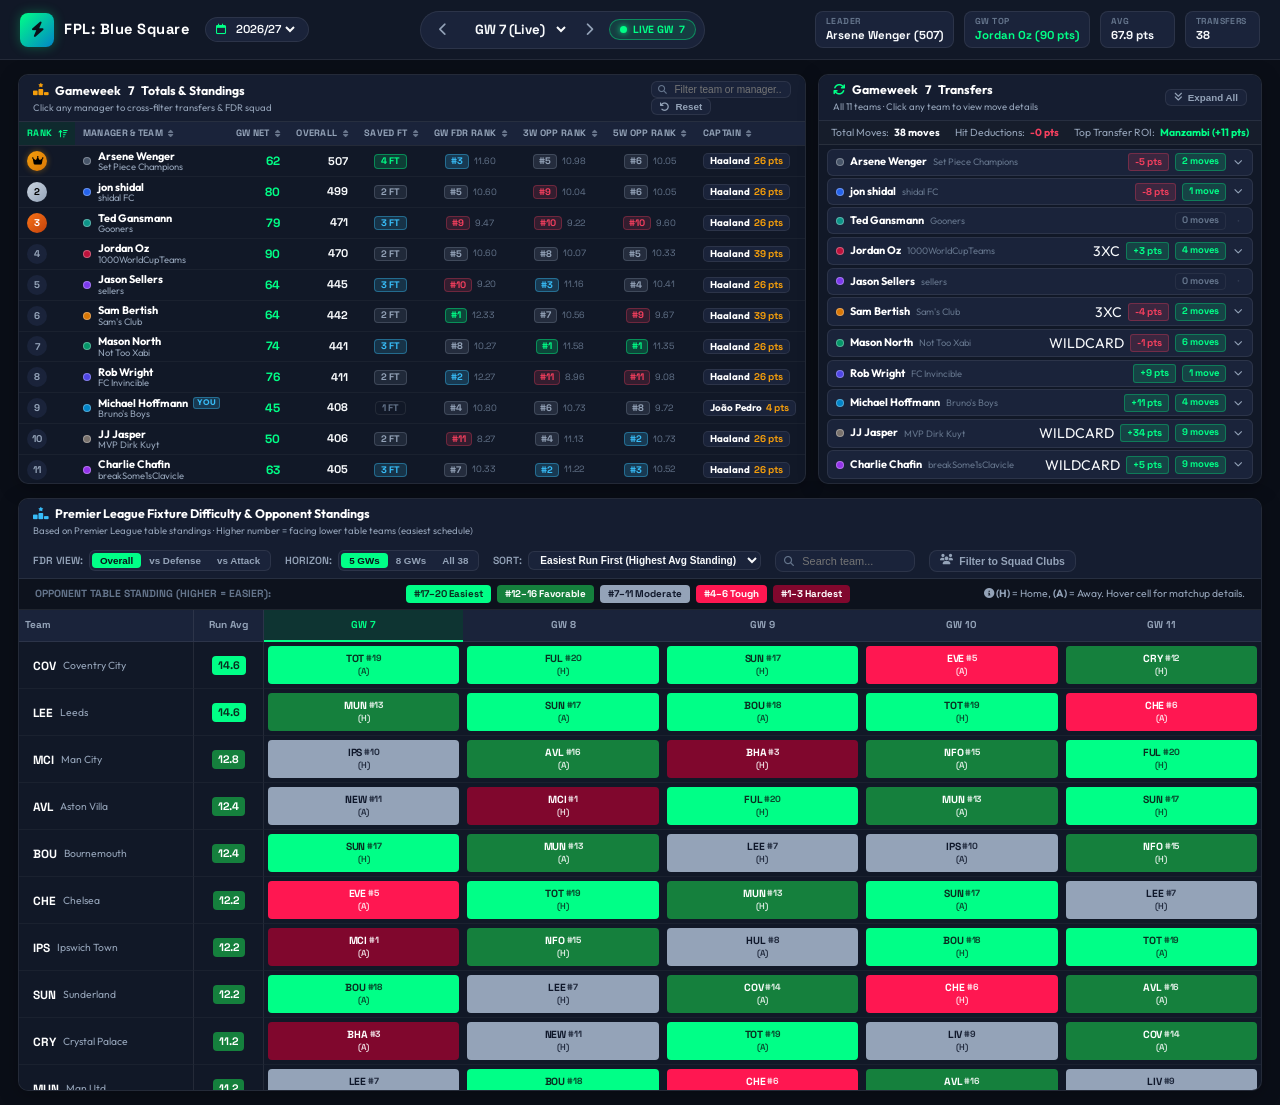
==== commit ff5dcf7e: "Synchronize panel headings dynamically to active gameweek (GW 7)" ====
--- a/docs/index.html
+++ b/docs/index.html
@@ -55,7 +55,7 @@
         </button>
 
         <button id="btn-current-gw" class="btn-live-gw" title="Jump to Current Gameweek">
-          <span class="live-dot"></span> LIVE GW <span id="lbl-current-gw-num">6</span>
+          <span class="live-dot"></span> LIVE GW <span id="lbl-current-gw-num">7</span>
         </button>
       </div>
     </div>
@@ -109,7 +109,7 @@
           <div class="panel-title-group">
             <h2 class="panel-title">
               <i class="fa-solid fa-ranking-star icon-gold"></i>
-              Gameweek <span class="active-gw-num">6</span> Totals & Standings
+              Gameweek <span class="active-gw-num">7</span> Totals & Standings
             </h2>
             <span class="panel-subtitle">Click any manager to cross-filter transfers & FDR squad</span>
           </div>
@@ -177,7 +177,7 @@
           <div class="panel-title-group">
             <h2 class="panel-title">
               <i class="fa-solid fa-arrows-rotate icon-mint"></i>
-              Gameweek <span class="active-gw-num">6</span> Transfers
+              Gameweek <span class="active-gw-num">7</span> Transfers
             </h2>
             <span class="panel-subtitle" id="transfers-subtitle">All 11 teams · Click any team to view move details</span>
           </div>
@@ -310,6 +310,6 @@
   <div id="fdr-tooltip" class="floating-tooltip hidden"></div>
 
   <!-- Core Visualizer Application Script -->
-  <script src="app.js?v=20261021_5w_rank_format"></script>
+  <script src="app.js?v=20261021_sync_gw_headings"></script>
 </body>
 </html>
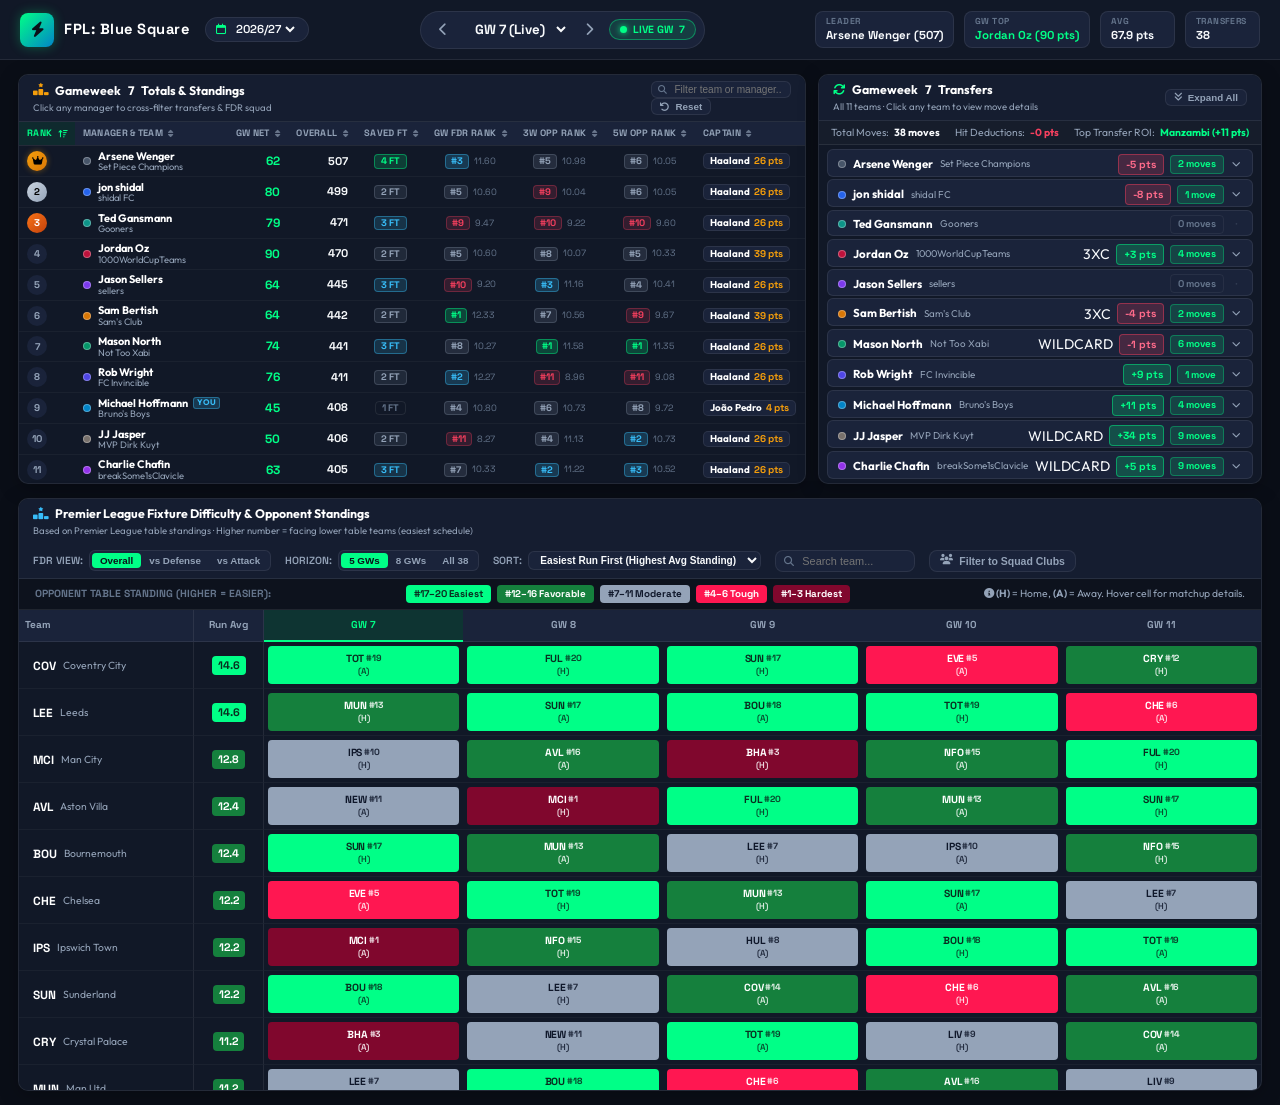
==== commit d1e0b9b7: "Redesign transfer details in top-right grid with high-contrast cards and readable typography" ====
--- a/docs/index.html
+++ b/docs/index.html
@@ -310,6 +310,6 @@
   <div id="fdr-tooltip" class="floating-tooltip hidden"></div>
 
   <!-- Core Visualizer Application Script -->
-  <script src="app.js?v=20261021_sync_gw_headings"></script>
+  <script src="app.js?v=20261021_readable_tx_details"></script>
 </body>
 </html>
--- a/docs/style.css
+++ b/docs/style.css
@@ -966,33 +966,33 @@
   display: flex;
   align-items: center;
   justify-content: space-between;
-  padding: 3.5px 8px;
+  padding: 4px 10px;
   cursor: pointer;
   user-select: none;
-  min-height: 25px;
+  min-height: 27px;
 }
 
 .tx-team-title {
   display: flex;
   align-items: center;
-  gap: 6px;
+  gap: 7px;
   min-width: 0;
 }
 
 .tx-team-name {
   font-weight: 700;
   color: #ffffff;
-  font-size: 0.78rem;
+  font-size: 0.82rem;
   white-space: nowrap;
 }
 
 .tx-team-sub {
-  font-size: 0.67rem;
-  color: var(--text-muted);
+  font-size: 0.70rem;
+  color: var(--text-secondary);
   white-space: nowrap;
   overflow: hidden;
   text-overflow: ellipsis;
-  max-width: 120px;
+  max-width: 140px;
 }
 
 .tx-team-right {
@@ -1004,9 +1004,9 @@
 
 .tx-count-pill {
   font-family: var(--font-mono);
-  font-size: 0.68rem;
-  font-weight: 700;
-  padding: 1px 6px;
+  font-size: 0.70rem;
+  font-weight: 700;
+  padding: 1.5px 7px;
   border-radius: 4px;
 }
 
@@ -1041,122 +1041,175 @@
 
 .tx-team-details {
   display: none;
-  padding: 5px 8px 6px 8px;
-  background: rgba(0, 0, 0, 0.25);
-  border-top: 1px solid rgba(255, 255, 255, 0.04);
+  padding: 7px 10px 10px 10px;
+  background: rgba(10, 15, 29, 0.75);
+  border-top: 1px solid rgba(255, 255, 255, 0.08);
   flex-direction: column;
-  gap: 4px;
+  gap: 6px;
 }
 
 .tx-team-accordion.expanded .tx-team-details {
   display: flex;
 }
 
-/* Transfer Pair Row */
+/* Transfer Move Card (2-Subrow High-Contrast Card) */
 .tx-pair-row {
   display: flex;
+  flex-direction: column;
+  gap: 5px;
+  background: rgba(15, 23, 42, 0.9);
+  border: 1px solid rgba(255, 255, 255, 0.09);
+  border-radius: 6px;
+  padding: 8px 10px;
+  box-shadow: 0 2px 6px rgba(0, 0, 0, 0.3);
+  transition: background-color 0.15s ease, border-color 0.15s ease;
+}
+
+.tx-pair-row:hover {
+  background: rgba(30, 41, 59, 0.95);
+  border-color: rgba(255, 255, 255, 0.18);
+}
+
+.tx-pair-row.border-positive {
+  border-left: 3.5px solid var(--accent-mint);
+}
+
+.tx-pair-row.border-negative {
+  border-left: 3.5px solid var(--accent-red);
+}
+
+.tx-pair-row.border-neutral {
+  border-left: 3.5px solid var(--border-subtle);
+}
+
+/* Transfer Subrow (OUT / IN) */
+.tx-subrow {
+  display: flex;
   align-items: center;
   justify-content: space-between;
-  background: rgba(0, 0, 0, 0.2);
-  border: 1px solid rgba(255, 255, 255, 0.04);
-  border-radius: 5px;
-  padding: 3.5px 7px;
-  font-size: 0.74rem;
+  gap: 8px;
+  min-height: 24px;
+}
+
+.tx-subrow-left {
+  display: flex;
+  align-items: center;
+  gap: 7px;
+  min-width: 0;
+  flex: 1;
+}
+
+.tx-subrow-right {
+  display: flex;
+  align-items: center;
   gap: 6px;
-}
-
-.tx-player-box {
-  display: flex;
-  align-items: center;
-  gap: 6px;
-  flex: 1;
-  min-width: 0;
-}
-
+  flex-shrink: 0;
+}
+
+/* OUT / IN Direction Badges */
 .tx-dir-badge {
-  font-size: 0.60rem;
+  font-size: 0.68rem;
   font-weight: 800;
   font-family: var(--font-mono);
-  padding: 1px 4px;
-  border-radius: 3px;
-  letter-spacing: 0.3px;
-}
-
-.tx-out .tx-dir-badge {
-  background: rgba(244, 63, 94, 0.2);
-  color: var(--accent-red);
-  border: 1px solid rgba(244, 63, 94, 0.4);
-}
-
-.tx-in .tx-dir-badge {
-  background: rgba(0, 255, 135, 0.2);
-  color: var(--accent-mint);
-  border: 1px solid rgba(0, 255, 135, 0.4);
-}
-
-.tx-player-info {
-  display: flex;
-  flex-direction: column;
-  min-width: 0;
-}
-
+  padding: 2px 6px;
+  border-radius: 4px;
+  letter-spacing: 0.5px;
+  line-height: 1.1;
+  flex-shrink: 0;
+}
+
+.tx-badge-out {
+  background: rgba(244, 63, 94, 0.22);
+  color: #ff6b8b;
+  border: 1px solid rgba(244, 63, 94, 0.45);
+}
+
+.tx-badge-in {
+  background: rgba(0, 255, 135, 0.22);
+  color: #00ff87;
+  border: 1px solid rgba(0, 255, 135, 0.45);
+}
+
+/* Player Name */
 .tx-pname {
   font-weight: 700;
   color: #ffffff;
+  font-size: 0.85rem;
   white-space: nowrap;
   overflow: hidden;
   text-overflow: ellipsis;
-  font-size: 0.75rem;
-}
-
-.tx-pmeta {
-  font-size: 0.65rem;
-  color: var(--text-secondary);
-  font-family: var(--font-mono);
-}
-
+  letter-spacing: -0.2px;
+}
+
+/* Club & Position Tag */
+.tx-pmeta-tag {
+  font-size: 0.68rem;
+  font-family: var(--font-mono);
+  font-weight: 700;
+  color: var(--accent-blue);
+  background: rgba(56, 189, 248, 0.12);
+  border: 1px solid rgba(56, 189, 248, 0.28);
+  padding: 1px 5px;
+  border-radius: 3px;
+  white-space: nowrap;
+  flex-shrink: 0;
+}
+
+/* Cost Tag */
+.tx-cost-tag {
+  font-size: 0.68rem;
+  font-family: var(--font-mono);
+  color: var(--text-secondary);
+  white-space: nowrap;
+  flex-shrink: 0;
+}
+
+/* Points Scored Tag */
 .tx-pts-tag {
-  margin-left: auto;
-  font-family: var(--font-mono);
-  font-size: 0.68rem;
-  font-weight: 700;
-  padding: 1px 4px;
-  border-radius: 3px;
-  background: var(--bg-surface);
-  color: var(--text-primary);
+  font-family: var(--font-mono);
+  font-size: 0.74rem;
+  font-weight: 800;
+  padding: 2px 7px;
+  border-radius: 4px;
+  background: rgba(255, 255, 255, 0.08);
+  color: #f8fafc;
+  border: 1px solid rgba(255, 255, 255, 0.15);
+  white-space: nowrap;
   flex-shrink: 0;
 }
 
-.tx-arrow-icon {
-  color: var(--text-muted);
-  font-size: 0.70rem;
+.tx-pts-tag.tx-pts-in {
+  color: #ffffff;
+  background: rgba(255, 255, 255, 0.12);
+}
+
+/* Net Delta Badge */
+.tx-delta-badge {
+  padding: 2px 7px;
+  border-radius: 4px;
+  font-family: var(--font-mono);
+  font-weight: 800;
+  font-size: 0.74rem;
+  white-space: nowrap;
   flex-shrink: 0;
 }
 
-.tx-delta-badge {
-  padding: 1px 6px;
-  border-radius: 3px;
-  font-family: var(--font-mono);
-  font-weight: 800;
-  font-size: 0.70rem;
-  flex-shrink: 0;
-}
-
 .tx-delta-positive {
-  background: rgba(0, 255, 135, 0.15);
-  color: var(--accent-mint);
-  border: 1px solid rgba(0, 255, 135, 0.3);
+  background: rgba(0, 255, 135, 0.2);
+  color: #00ff87;
+  border: 1px solid rgba(0, 255, 135, 0.45);
 }
 
 .tx-delta-negative {
-  background: rgba(244, 63, 94, 0.15);
-  color: var(--accent-red);
-  border: 1px solid rgba(244, 63, 94, 0.3);
+  background: rgba(244, 63, 94, 0.2);
+  color: #ff6b8b;
+  border: 1px solid rgba(244, 63, 94, 0.45);
 }
 
 .tx-delta-neutral {
-  background: rgba(255, 255, 255, 0.05);
-  color: var(--text-secondary);
+  background: rgba(148, 163, 184, 0.15);
+  color: #94a3b8;
+  border: 1px solid rgba(148, 163, 184, 0.3);
 }
 
 /* Empty Transfers */
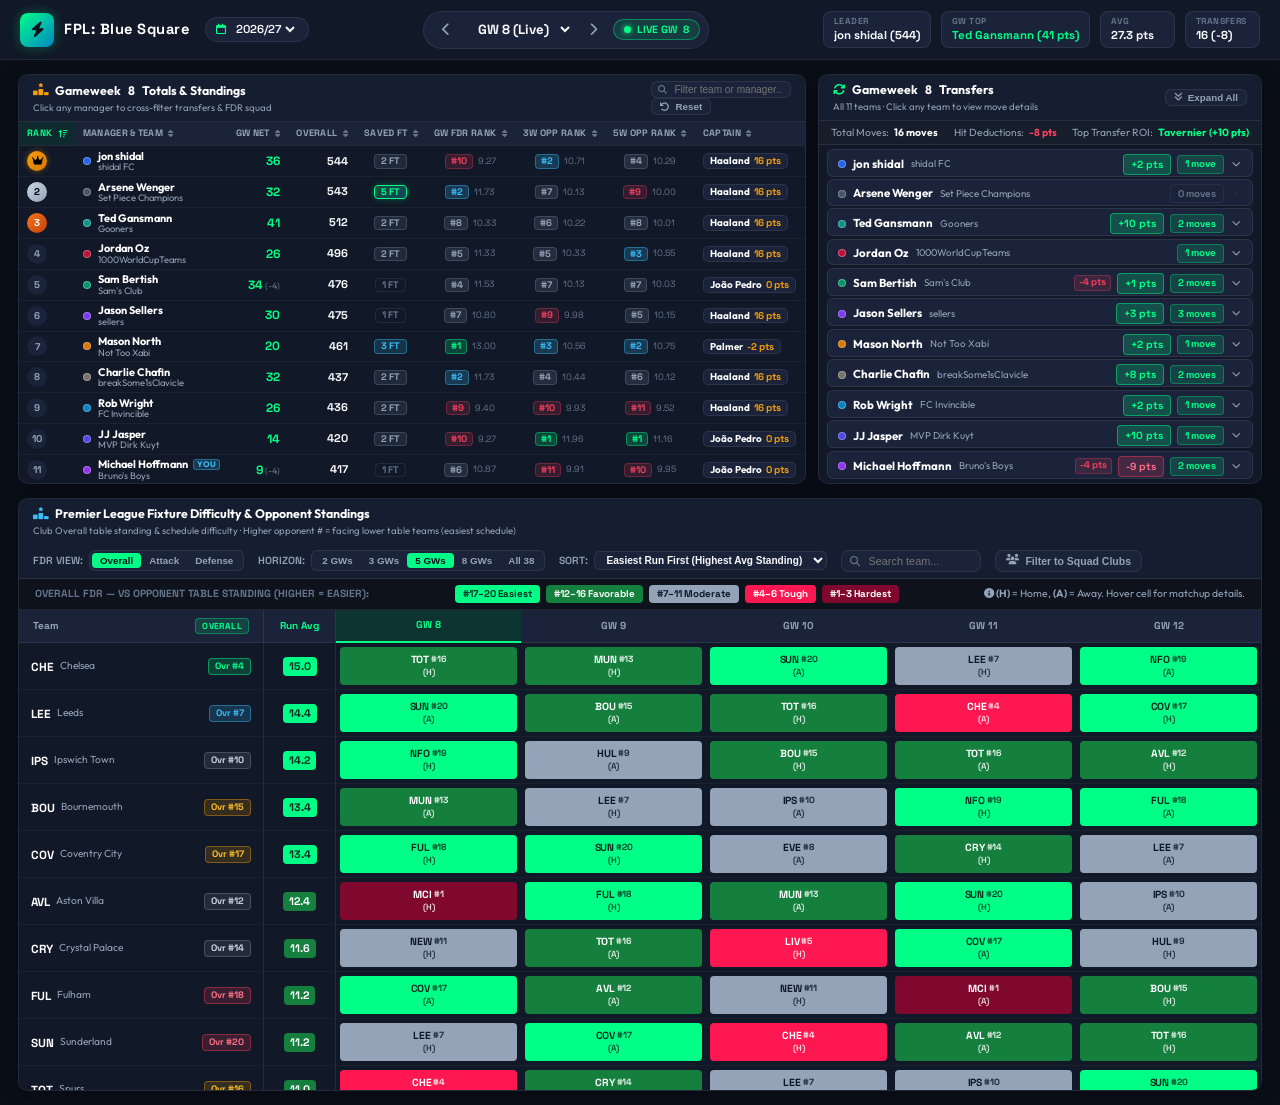
==== commit 1142d6c0: "Add club Overall/Attack/Defense FDR badges and 2/3 GW horizon filters" ====
--- a/docs/index.html
+++ b/docs/index.html
@@ -14,7 +14,7 @@
   <link rel="stylesheet" href="https://cdnjs.cloudflare.com/ajax/libs/font-awesome/6.4.0/css/all.min.css">
   
   <!-- Custom Modern Stylesheet -->
-  <link rel="stylesheet" href="style.css?v=20261021_sort_headers">
+  <link rel="stylesheet" href="style.css?v=20261030_gw_anchor">
 </head>
 <body>
 
@@ -221,17 +221,17 @@
               <i class="fa-solid fa-ranking-star icon-blue"></i>
               Premier League Fixture Difficulty & Opponent Standings
             </h2>
-            <span class="panel-subtitle">Based on Premier League table standings · Higher number = facing lower table teams (easiest schedule)</span>
+            <span class="panel-subtitle" id="fdr-panel-subtitle">Based on Premier League table standings · Higher number = facing lower table teams (easiest schedule)</span>
           </div>
 
           <div class="fdr-toolbar">
-            <!-- Metric Focus Mode: Overall / Opponent Defense / Opponent Attack -->
+            <!-- Metric Focus Mode: Overall / Attack / Defense -->
             <div class="toolbar-item">
               <span class="toolbar-label">FDR View:</span>
               <div class="toggle-group" id="fdr-metric-group">
-                <button class="toggle-btn active" data-mode="overall" title="Overall Premier League table standing">Overall</button>
-                <button class="toggle-btn" data-mode="defense" title="Opponent Defense Rank (Targets weak defenses for attackers)">vs Defense</button>
-                <button class="toggle-btn" data-mode="attack" title="Opponent Attack Rank (Targets weak attacks for clean sheets)">vs Attack</button>
+                <button class="toggle-btn active" data-mode="overall" title="Overall FDR: Club table standing & opponent standings">Overall</button>
+                <button class="toggle-btn" data-mode="attack" title="Attack FDR: Club Attack rank & attacking fixture difficulty (vs opponent defense)">Attack</button>
+                <button class="toggle-btn" data-mode="defense" title="Defense FDR: Club Defense rank & defensive fixture difficulty (vs opponent attack)">Defense</button>
               </div>
             </div>
 
@@ -239,9 +239,11 @@
             <div class="toolbar-item">
               <span class="toolbar-label">Horizon:</span>
               <div class="toggle-group" id="fdr-horizon-group">
-                <button class="toggle-btn active" data-horizon="5">5 GWs</button>
-                <button class="toggle-btn" data-horizon="8">8 GWs</button>
-                <button class="toggle-btn" data-horizon="38">All 38</button>
+                <button class="toggle-btn" data-horizon="2" title="Show 2 gameweeks starting from selected GW">2 GWs</button>
+                <button class="toggle-btn" data-horizon="3" title="Show 3 gameweeks starting from selected GW">3 GWs</button>
+                <button class="toggle-btn active" data-horizon="5" title="Show 5 gameweeks starting from selected GW">5 GWs</button>
+                <button class="toggle-btn" data-horizon="8" title="Show 8 gameweeks starting from selected GW">8 GWs</button>
+                <button class="toggle-btn" data-horizon="38" title="Show all 38 season gameweeks">All 38</button>
               </div>
             </div>
 
@@ -251,6 +253,8 @@
               <select id="select-fdr-sort" class="select-pill-sm">
                 <option value="easiest">Easiest Run First (Highest Avg Standing)</option>
                 <option value="hardest">Hardest Run First (Lowest Avg Standing)</option>
+                <option value="club_best">Strongest Team First (#1–20)</option>
+                <option value="club_worst">Weakest Team First (#20–1)</option>
                 <option value="alpha">Alphabetical (A-Z)</option>
               </select>
             </div>
@@ -310,6 +314,6 @@
   <div id="fdr-tooltip" class="floating-tooltip hidden"></div>
 
   <!-- Core Visualizer Application Script -->
-  <script src="app.js?v=20261021_readable_tx_details"></script>
+  <script src="app.js?v=20261030_gw_anchor"></script>
 </body>
 </html>
--- a/docs/style.css
+++ b/docs/style.css
@@ -1106,6 +1106,20 @@
   flex-shrink: 0;
 }
 
+/* Move Number Tag (e.g. #1, #2) */
+.tx-move-num-tag {
+  font-family: var(--font-mono);
+  font-size: 0.65rem;
+  font-weight: 800;
+  color: var(--accent-gold);
+  background: rgba(255, 184, 0, 0.14);
+  border: 1px solid rgba(255, 184, 0, 0.35);
+  padding: 1px 5px;
+  border-radius: 3px;
+  flex-shrink: 0;
+  line-height: 1.1;
+}
+
 /* OUT / IN Direction Badges */
 .tx-dir-badge {
   font-size: 0.68rem;
@@ -1407,18 +1421,18 @@
   z-index: 15;
   text-align: left;
   border-right: 1px solid var(--border-subtle);
-  width: 175px;
-  min-width: 175px;
+  width: 245px;
+  min-width: 245px;
 }
 
 .sticky-col-2 {
   position: sticky;
-  left: 175px;
+  left: 245px;
   background: var(--bg-panel);
   z-index: 15;
   border-right: 1px solid var(--border-subtle);
-  width: 70px;
-  min-width: 70px;
+  width: 72px;
+  min-width: 72px;
 }
 
 .fdr-table thead th.sticky-col,
@@ -1427,30 +1441,125 @@
   background: var(--bg-surface);
 }
 
+.fdr-table thead th.fdr-sortable-th {
+  cursor: pointer;
+  user-select: none;
+  transition: background-color 0.15s ease, color 0.15s ease;
+}
+
+.fdr-table thead th.fdr-sortable-th:hover {
+  background-color: var(--bg-surface-hover);
+  color: #ffffff;
+}
+
+.fdr-table thead th.fdr-sortable-th.active-fdr-sort {
+  color: var(--accent-mint);
+}
+
+.fdr-th-team-wrap {
+  display: flex;
+  align-items: center;
+  justify-content: space-between;
+  padding: 0 8px;
+  gap: 6px;
+}
+
+.fdr-th-mode-tag {
+  font-size: 0.62rem;
+  font-weight: 800;
+  text-transform: uppercase;
+  letter-spacing: 0.4px;
+  padding: 1px 6px;
+  border-radius: 4px;
+  background: rgba(0, 255, 135, 0.14);
+  color: var(--accent-mint);
+  border: 1px solid rgba(0, 255, 135, 0.35);
+}
+
 .fdr-team-cell {
   display: flex;
   align-items: center;
   justify-content: space-between;
-  padding: 4px 10px;
-  gap: 8px;
+  padding: 4px 8px;
+  gap: 6px;
 }
 
 .fdr-team-title {
   display: flex;
   align-items: center;
-  gap: 7px;
+  gap: 6px;
+  min-width: 0;
+  overflow: hidden;
 }
 
 .fdr-team-code {
   font-weight: 800;
   font-family: var(--font-mono);
   color: #ffffff;
-  font-size: 0.85rem;
+  font-size: 0.84rem;
+  flex-shrink: 0;
 }
 
 .fdr-team-fullname {
-  font-size: 0.74rem;
-  color: var(--text-secondary);
+  font-size: 0.73rem;
+  color: var(--text-secondary);
+  white-space: nowrap;
+  overflow: hidden;
+  text-overflow: ellipsis;
+}
+
+.fdr-team-badges {
+  display: inline-flex;
+  align-items: center;
+  gap: 5px;
+  flex-shrink: 0;
+}
+
+.club-fdr-badge {
+  font-family: var(--font-mono);
+  font-size: 0.67rem;
+  font-weight: 800;
+  padding: 2px 6px;
+  border-radius: 4px;
+  line-height: 1.1;
+  white-space: nowrap;
+  cursor: help;
+  transition: transform 0.12s ease, filter 0.12s ease;
+}
+
+.club-fdr-badge:hover {
+  transform: scale(1.06);
+  filter: brightness(1.15);
+}
+
+.club-fdr-badge.club-tier-elite {
+  background: rgba(0, 255, 135, 0.18);
+  color: var(--accent-mint);
+  border: 1px solid rgba(0, 255, 135, 0.45);
+}
+
+.club-fdr-badge.club-tier-strong {
+  background: rgba(56, 189, 248, 0.18);
+  color: var(--accent-blue);
+  border: 1px solid rgba(56, 189, 248, 0.42);
+}
+
+.club-fdr-badge.club-tier-mid {
+  background: rgba(148, 163, 184, 0.14);
+  color: #cbd5e1;
+  border: 1px solid rgba(148, 163, 184, 0.3);
+}
+
+.club-fdr-badge.club-tier-weak {
+  background: rgba(245, 158, 11, 0.16);
+  color: #fbbf24;
+  border: 1px solid rgba(245, 158, 11, 0.4);
+}
+
+.club-fdr-badge.club-tier-poor {
+  background: rgba(244, 63, 94, 0.18);
+  color: #fb7185;
+  border: 1px solid rgba(244, 63, 94, 0.42);
 }
 
 .squad-count-badge {
@@ -1475,6 +1584,7 @@
   padding: 2px 6px;
   border-radius: 4px;
   display: inline-block;
+  cursor: help;
 }
 
 /* Matchup Cell Styles & FPL Colors */
@@ -1597,12 +1707,16 @@
   }
 
   .sticky-col {
-    width: 120px;
-    min-width: 120px;
+    width: 145px;
+    min-width: 145px;
+  }
+
+  .fdr-team-fullname {
+    display: none;
   }
   
   .sticky-col-2 {
-    left: 120px;
+    left: 145px;
   }
 }
 
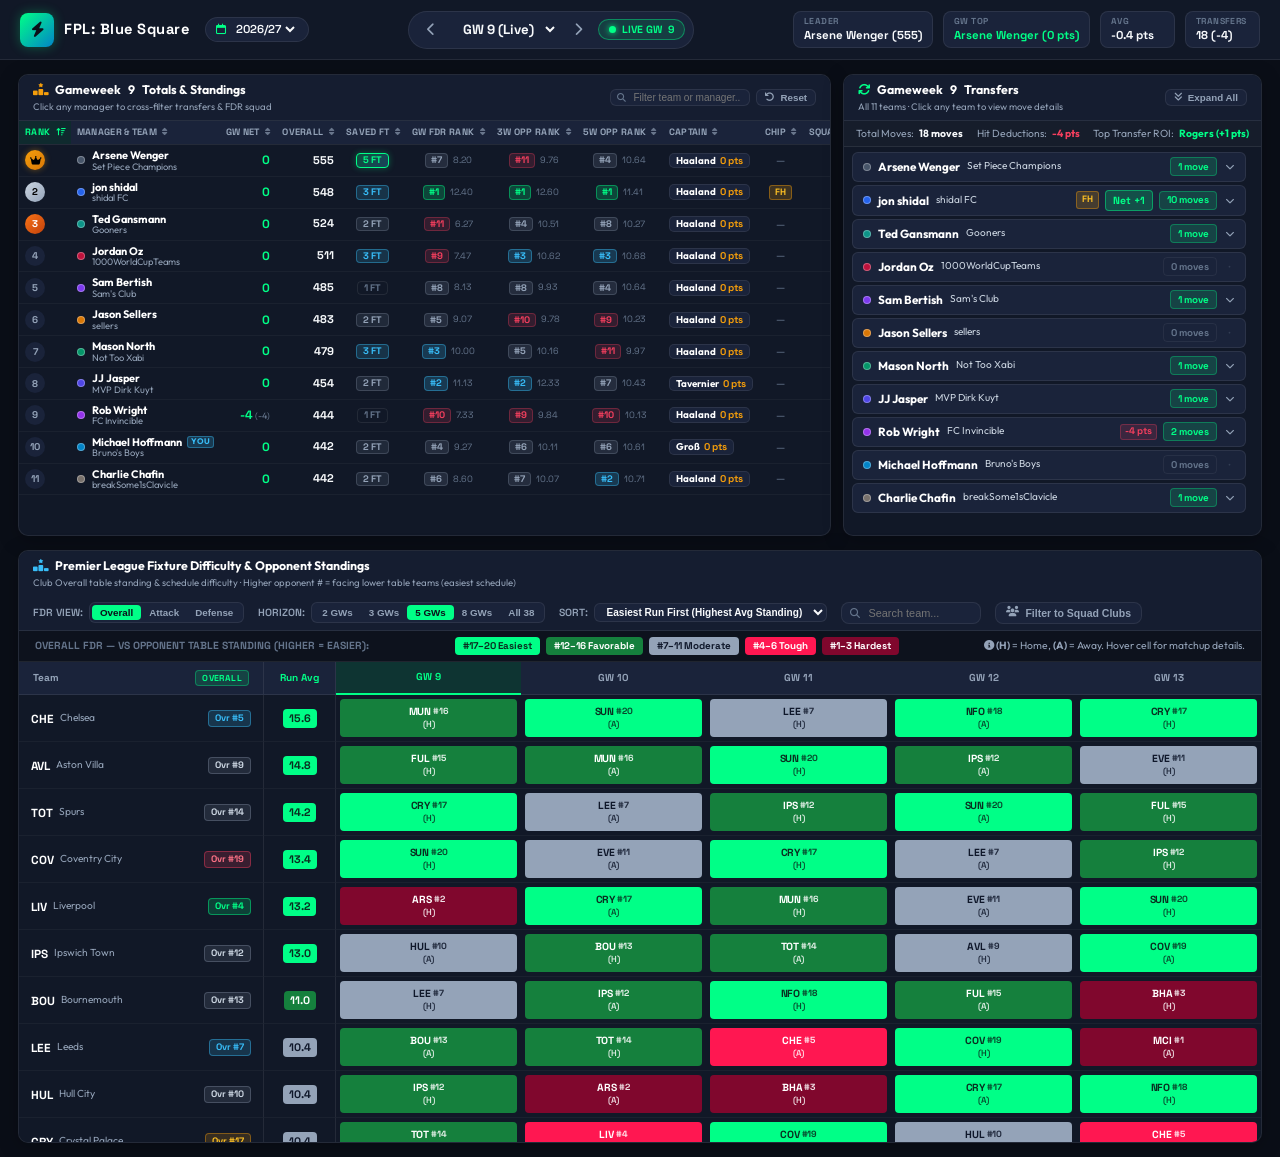
==== commit 836f6954: "Fix transfer cards clipping, vertical squishing, and text truncation" ====
--- a/docs/index.html
+++ b/docs/index.html
@@ -14,7 +14,7 @@
   <link rel="stylesheet" href="https://cdnjs.cloudflare.com/ajax/libs/font-awesome/6.4.0/css/all.min.css">
   
   <!-- Custom Modern Stylesheet -->
-  <link rel="stylesheet" href="style.css?v=20261030_gw_anchor">
+  <link rel="stylesheet" href="style.css?v=20261031_tx_visibility">
 </head>
 <body>
 
@@ -314,6 +314,6 @@
   <div id="fdr-tooltip" class="floating-tooltip hidden"></div>
 
   <!-- Core Visualizer Application Script -->
-  <script src="app.js?v=20261030_gw_anchor"></script>
+  <script src="app.js?v=20261031_tx_visibility"></script>
 </body>
 </html>
--- a/docs/style.css
+++ b/docs/style.css
@@ -51,6 +51,8 @@
 
 html, body {
   width: 100%;
+  max-width: 100%;
+  overflow-x: hidden;
   min-height: 100vh;
   background-color: var(--bg-body);
   color: var(--text-primary);
@@ -367,14 +369,15 @@
 /* Top Row: Totals (Left) & Transfers (Right) */
 .dashboard-top-row {
   display: grid;
-  grid-template-columns: 1.28fr 0.72fr;
+  grid-template-columns: minmax(0, 1.32fr) minmax(360px, 0.68fr);
   gap: 12px;
-  height: 410px;
+  height: 462px;
 }
 
 /* Bottom Row: FDR Grid */
 .dashboard-bottom-row {
   width: 100%;
+  min-width: 0;
 }
 
 /* Card Panel Base */
@@ -386,12 +389,22 @@
   display: flex;
   flex-direction: column;
   overflow: hidden;
+  min-width: 0;
+}
+
+.panel-actions {
+  display: flex;
+  align-items: center;
+  gap: 6px;
+  flex-wrap: wrap;
 }
 
 .panel-header {
   display: flex;
   align-items: center;
   justify-content: space-between;
+  flex-wrap: wrap;
+  gap: 6px 10px;
   padding: 6px 14px;
   background: var(--bg-panel-header);
   border-bottom: 1px solid var(--border-subtle);
@@ -471,10 +484,12 @@
 
 .panel-totals {
   height: 100%;
+  min-height: 0;
 }
 
 .table-container {
   flex: 1;
+  min-height: 0;
   overflow-y: auto;
   overflow-x: auto;
 }
@@ -494,7 +509,7 @@
   font-weight: 700;
   letter-spacing: 0.3px;
   text-transform: uppercase;
-  padding: 5px 8px;
+  padding: 5px 6px;
   border-bottom: 1px solid var(--border-subtle);
   position: sticky;
   top: 0;
@@ -580,7 +595,7 @@
 }
 
 .data-table tbody td {
-  padding: 3.5px 8px;
+  padding: 4px 6px;
   white-space: nowrap;
   vertical-align: middle;
   line-height: 1.2;
@@ -889,6 +904,7 @@
 
 .panel-transfers {
   height: 100%;
+  min-height: 0;
 }
 
 .btn-toggle-compact {
@@ -915,7 +931,9 @@
   display: flex;
   align-items: center;
   justify-content: space-between;
-  padding: 4px 12px;
+  flex-wrap: wrap;
+  gap: 4px 12px;
+  padding: 5px 12px;
   background: rgba(255, 255, 255, 0.02);
   border-bottom: 1px solid var(--border-subtle);
   font-size: 0.74rem;
@@ -926,6 +944,7 @@
   display: flex;
   align-items: center;
   gap: 5px;
+  min-width: 0;
 }
 
 .summary-stat .lbl {
@@ -936,20 +955,24 @@
 .text-success { color: var(--accent-mint); }
 
 .transfers-scroll-container {
-  flex: 1;
+  flex: 1 1 auto;
+  min-height: 0;
   overflow-y: auto;
-  padding: 4px 8px;
+  overflow-x: hidden;
+  scrollbar-gutter: stable;
+  padding: 5px 8px 8px 8px;
   display: flex;
   flex-direction: column;
-  gap: 2.5px;
+  gap: 3px;
 }
 
 /* Manager Transfer Accordion Item */
 .tx-team-accordion {
+  flex-shrink: 0;
   background: var(--bg-surface);
   border: 1px solid var(--border-subtle);
   border-radius: 6px;
-  overflow: hidden;
+  overflow: visible;
   transition: background-color 0.15s ease, border-color 0.15s ease;
 }
 
@@ -966,10 +989,18 @@
   display: flex;
   align-items: center;
   justify-content: space-between;
+  flex-wrap: wrap;
+  gap: 4px 8px;
   padding: 4px 10px;
   cursor: pointer;
   user-select: none;
-  min-height: 27px;
+  min-height: 28px;
+  border-radius: 5px;
+}
+
+.tx-team-accordion.expanded .tx-team-header {
+  border-radius: 5px 5px 0 0;
+  background: rgba(255, 255, 255, 0.03);
 }
 
 .tx-team-title {
@@ -977,22 +1008,23 @@
   align-items: center;
   gap: 7px;
   min-width: 0;
+  flex: 1 1 180px;
 }
 
 .tx-team-name {
   font-weight: 700;
   color: #ffffff;
-  font-size: 0.82rem;
+  font-size: 0.84rem;
   white-space: nowrap;
 }
 
 .tx-team-sub {
-  font-size: 0.70rem;
-  color: var(--text-secondary);
+  font-size: 0.72rem;
+  color: #cbd5e1;
   white-space: nowrap;
   overflow: hidden;
   text-overflow: ellipsis;
-  max-width: 140px;
+  min-width: 0;
 }
 
 .tx-team-right {
@@ -1000,6 +1032,7 @@
   align-items: center;
   gap: 6px;
   flex-shrink: 0;
+  margin-left: auto;
 }
 
 .tx-count-pill {
@@ -1023,7 +1056,7 @@
 }
 
 .tx-chevron {
-  font-size: 0.62rem;
+  font-size: 0.65rem;
   color: var(--text-secondary);
   transition: transform 0.2s ease;
   width: 12px;
@@ -1041,33 +1074,56 @@
 
 .tx-team-details {
   display: none;
-  padding: 7px 10px 10px 10px;
-  background: rgba(10, 15, 29, 0.75);
-  border-top: 1px solid rgba(255, 255, 255, 0.08);
+  padding: 8px 10px 10px 10px;
+  background: rgba(10, 15, 29, 0.88);
+  border-top: 1px solid rgba(255, 255, 255, 0.1);
+  border-radius: 0 0 5px 5px;
+  flex-direction: column;
+  gap: 7px;
+}
+
+.tx-team-accordion.expanded .tx-team-details {
+  display: flex;
+}
+
+/* Transfer Move Card (2-Subrow High-Contrast Card) */
+.tx-pair-row {
+  display: flex;
+  flex-direction: column;
+  background: #0f172a;
+  border: 1px solid rgba(255, 255, 255, 0.12);
+  border-radius: 6px;
+  padding: 8px 10px;
+  box-shadow: 0 2px 6px rgba(0, 0, 0, 0.35);
+  transition: background-color 0.15s ease, border-color 0.15s ease;
+}
+
+.tx-pair-row.has-move-num {
+  display: grid;
+  grid-template-columns: auto 1fr;
+  align-items: center;
+  gap: 8px;
+}
+
+.tx-move-num-col {
+  display: flex;
+  align-items: center;
+  justify-content: center;
+  padding-right: 6px;
+  border-right: 1px solid rgba(255, 255, 255, 0.08);
+  align-self: stretch;
+}
+
+.tx-pair-body {
+  display: flex;
   flex-direction: column;
   gap: 6px;
-}
-
-.tx-team-accordion.expanded .tx-team-details {
-  display: flex;
-}
-
-/* Transfer Move Card (2-Subrow High-Contrast Card) */
-.tx-pair-row {
-  display: flex;
-  flex-direction: column;
-  gap: 5px;
-  background: rgba(15, 23, 42, 0.9);
-  border: 1px solid rgba(255, 255, 255, 0.09);
-  border-radius: 6px;
-  padding: 8px 10px;
-  box-shadow: 0 2px 6px rgba(0, 0, 0, 0.3);
-  transition: background-color 0.15s ease, border-color 0.15s ease;
+  min-width: 0;
 }
 
 .tx-pair-row:hover {
-  background: rgba(30, 41, 59, 0.95);
-  border-color: rgba(255, 255, 255, 0.18);
+  background: #1e293b;
+  border-color: rgba(255, 255, 255, 0.22);
 }
 
 .tx-pair-row.border-positive {
@@ -1079,7 +1135,7 @@
 }
 
 .tx-pair-row.border-neutral {
-  border-left: 3.5px solid var(--border-subtle);
+  border-left: 3.5px solid rgba(148, 163, 184, 0.45);
 }
 
 /* Transfer Subrow (OUT / IN) */
@@ -1087,16 +1143,18 @@
   display: flex;
   align-items: center;
   justify-content: space-between;
-  gap: 8px;
+  flex-wrap: wrap;
+  gap: 5px 8px;
   min-height: 24px;
 }
 
 .tx-subrow-left {
   display: flex;
   align-items: center;
-  gap: 7px;
+  flex-wrap: wrap;
+  gap: 5px 7px;
   min-width: 0;
-  flex: 1;
+  flex: 1 1 200px;
 }
 
 .tx-subrow-right {
@@ -1104,20 +1162,23 @@
   align-items: center;
   gap: 6px;
   flex-shrink: 0;
+  margin-left: auto;
 }
 
 /* Move Number Tag (e.g. #1, #2) */
 .tx-move-num-tag {
   font-family: var(--font-mono);
-  font-size: 0.65rem;
+  font-size: 0.68rem;
   font-weight: 800;
   color: var(--accent-gold);
-  background: rgba(255, 184, 0, 0.14);
-  border: 1px solid rgba(255, 184, 0, 0.35);
-  padding: 1px 5px;
-  border-radius: 3px;
+  background: rgba(255, 184, 0, 0.16);
+  border: 1px solid rgba(255, 184, 0, 0.4);
+  padding: 2px 5px;
+  border-radius: 4px;
   flex-shrink: 0;
   line-height: 1.1;
+  min-width: 26px;
+  text-align: center;
 }
 
 /* OUT / IN Direction Badges */
@@ -1128,52 +1189,55 @@
   padding: 2px 6px;
   border-radius: 4px;
   letter-spacing: 0.5px;
-  line-height: 1.1;
+  line-height: 1.15;
   flex-shrink: 0;
+  min-width: 38px;
+  text-align: center;
 }
 
 .tx-badge-out {
-  background: rgba(244, 63, 94, 0.22);
-  color: #ff6b8b;
-  border: 1px solid rgba(244, 63, 94, 0.45);
+  background: rgba(244, 63, 94, 0.24);
+  color: #ff8fa3;
+  border: 1px solid rgba(244, 63, 94, 0.5);
 }
 
 .tx-badge-in {
   background: rgba(0, 255, 135, 0.22);
   color: #00ff87;
-  border: 1px solid rgba(0, 255, 135, 0.45);
-}
-
-/* Player Name */
+  border: 1px solid rgba(0, 255, 135, 0.5);
+}
+
+/* Player Name - always fully visible, never truncated */
 .tx-pname {
   font-weight: 700;
   color: #ffffff;
-  font-size: 0.85rem;
-  white-space: nowrap;
-  overflow: hidden;
-  text-overflow: ellipsis;
-  letter-spacing: -0.2px;
+  font-size: 0.88rem;
+  white-space: normal;
+  word-break: break-word;
+  letter-spacing: -0.1px;
+  line-height: 1.2;
 }
 
 /* Club & Position Tag */
 .tx-pmeta-tag {
-  font-size: 0.68rem;
-  font-family: var(--font-mono);
-  font-weight: 700;
-  color: var(--accent-blue);
-  background: rgba(56, 189, 248, 0.12);
-  border: 1px solid rgba(56, 189, 248, 0.28);
-  padding: 1px 5px;
-  border-radius: 3px;
+  font-size: 0.69rem;
+  font-family: var(--font-mono);
+  font-weight: 700;
+  color: #7dd3fc;
+  background: rgba(56, 189, 248, 0.15);
+  border: 1px solid rgba(56, 189, 248, 0.35);
+  padding: 1.5px 6px;
+  border-radius: 4px;
   white-space: nowrap;
   flex-shrink: 0;
 }
 
 /* Cost Tag */
 .tx-cost-tag {
-  font-size: 0.68rem;
-  font-family: var(--font-mono);
-  color: var(--text-secondary);
+  font-size: 0.72rem;
+  font-family: var(--font-mono);
+  font-weight: 600;
+  color: #cbd5e1;
   white-space: nowrap;
   flex-shrink: 0;
 }
@@ -1181,20 +1245,20 @@
 /* Points Scored Tag */
 .tx-pts-tag {
   font-family: var(--font-mono);
-  font-size: 0.74rem;
+  font-size: 0.75rem;
   font-weight: 800;
   padding: 2px 7px;
   border-radius: 4px;
-  background: rgba(255, 255, 255, 0.08);
+  background: rgba(255, 255, 255, 0.1);
   color: #f8fafc;
-  border: 1px solid rgba(255, 255, 255, 0.15);
+  border: 1px solid rgba(255, 255, 255, 0.18);
   white-space: nowrap;
   flex-shrink: 0;
 }
 
 .tx-pts-tag.tx-pts-in {
   color: #ffffff;
-  background: rgba(255, 255, 255, 0.12);
+  background: rgba(255, 255, 255, 0.14);
 }
 
 /* Net Delta Badge */
@@ -1216,14 +1280,14 @@
 
 .tx-delta-negative {
   background: rgba(244, 63, 94, 0.2);
-  color: #ff6b8b;
+  color: #ff8fa3;
   border: 1px solid rgba(244, 63, 94, 0.45);
 }
 
 .tx-delta-neutral {
-  background: rgba(148, 163, 184, 0.15);
-  color: #94a3b8;
-  border: 1px solid rgba(148, 163, 184, 0.3);
+  background: rgba(148, 163, 184, 0.16);
+  color: #cbd5e1;
+  border: 1px solid rgba(148, 163, 184, 0.35);
 }
 
 /* Empty Transfers */
@@ -1357,6 +1421,7 @@
 .legend-scale-items {
   display: flex;
   align-items: center;
+  flex-wrap: wrap;
   gap: 6px;
 }
 
@@ -1674,12 +1739,18 @@
 
 @media (max-width: 1200px) {
   .dashboard-top-row {
-    grid-template-columns: 1fr;
+    grid-template-columns: minmax(0, 1fr);
     height: auto;
   }
 
-  .panel-totals, .panel-transfers {
-    height: 400px;
+  .panel-totals {
+    height: auto;
+    max-height: 480px;
+  }
+
+  .panel-transfers {
+    height: auto;
+    max-height: 650px;
   }
 }
 
@@ -1706,6 +1777,14 @@
     padding: 10px;
   }
 
+  .select-pill-sm {
+    max-width: 220px;
+  }
+
+  .tx-subrow-left {
+    flex: 1 1 150px;
+  }
+
   .sticky-col {
     width: 145px;
     min-width: 145px;
@@ -1725,19 +1804,19 @@
    ========================================================================== */
 
 ::-webkit-scrollbar {
-  width: 6px;
-  height: 6px;
+  width: 7px;
+  height: 7px;
 }
 
 ::-webkit-scrollbar-track {
-  background: rgba(0, 0, 0, 0.15);
+  background: rgba(0, 0, 0, 0.2);
 }
 
 ::-webkit-scrollbar-thumb {
-  background: rgba(255, 255, 255, 0.15);
+  background: rgba(255, 255, 255, 0.25);
   border-radius: 4px;
 }
 
 ::-webkit-scrollbar-thumb:hover {
-  background: rgba(255, 255, 255, 0.3);
-}
+  background: rgba(0, 255, 135, 0.55);
+}
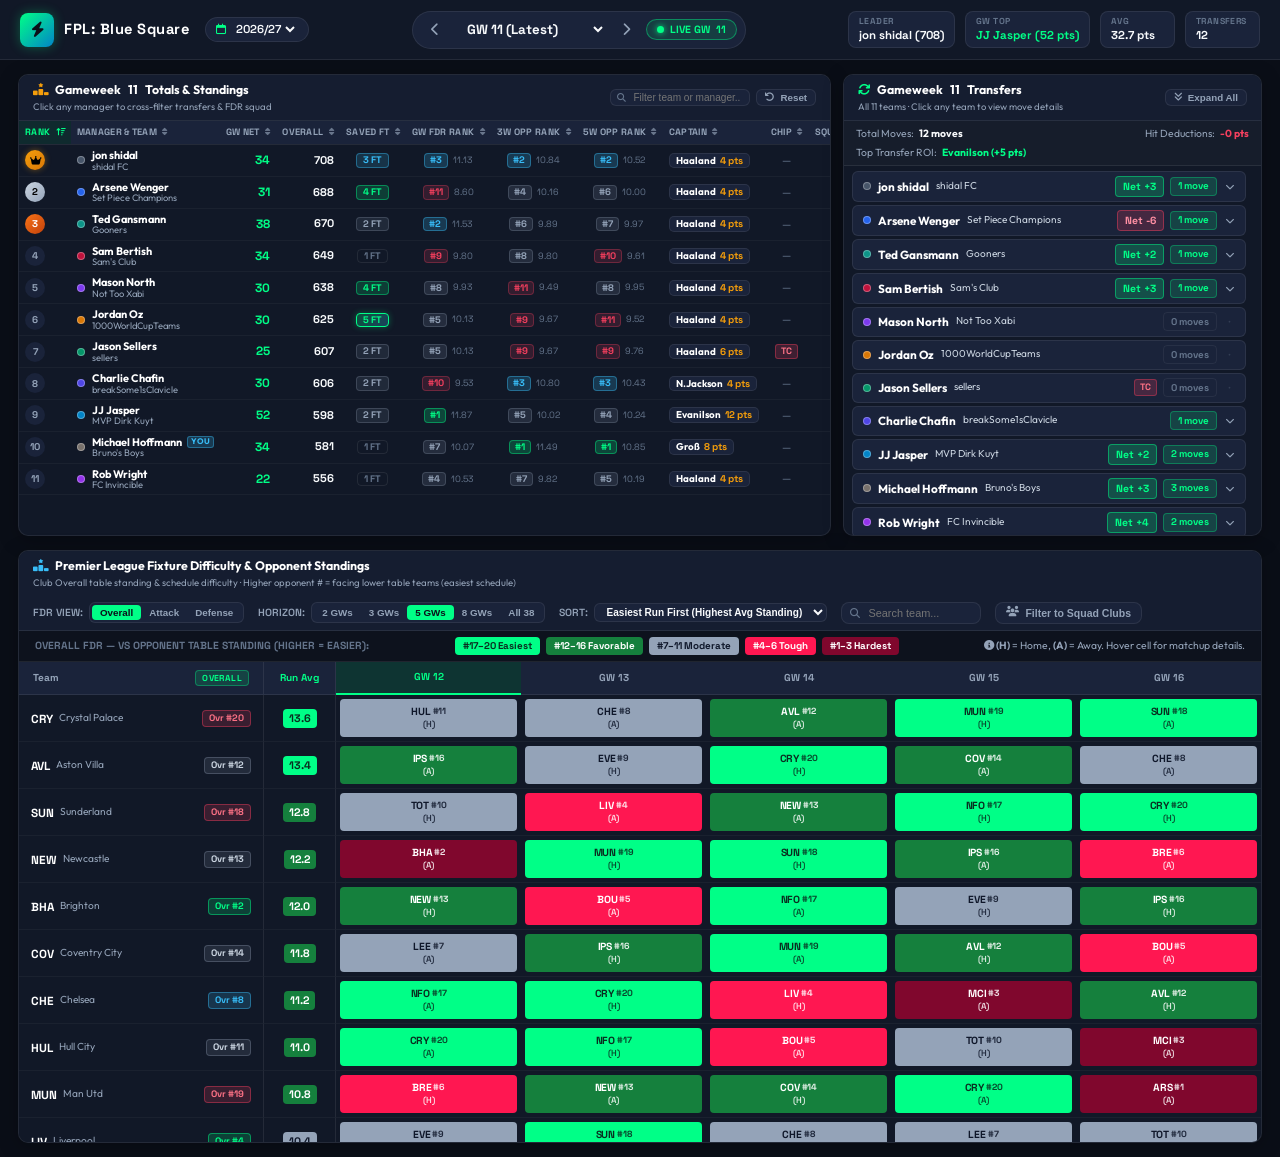
==== commit 6c3b12c3: "Advance FDR schedule and reports to upcoming GW 12 when current GW is finished" ====
--- a/docs/index.html
+++ b/docs/index.html
@@ -14,7 +14,7 @@
   <link rel="stylesheet" href="https://cdnjs.cloudflare.com/ajax/libs/font-awesome/6.4.0/css/all.min.css">
   
   <!-- Custom Modern Stylesheet -->
-  <link rel="stylesheet" href="style.css?v=20261031_tx_visibility">
+  <link rel="stylesheet" href="style.css?v=20261127_gw12_fdr">
 </head>
 <body>
 
@@ -314,6 +314,6 @@
   <div id="fdr-tooltip" class="floating-tooltip hidden"></div>
 
   <!-- Core Visualizer Application Script -->
-  <script src="app.js?v=20261031_tx_visibility"></script>
+  <script src="app.js?v=20261127_gw12_fdr"></script>
 </body>
 </html>
